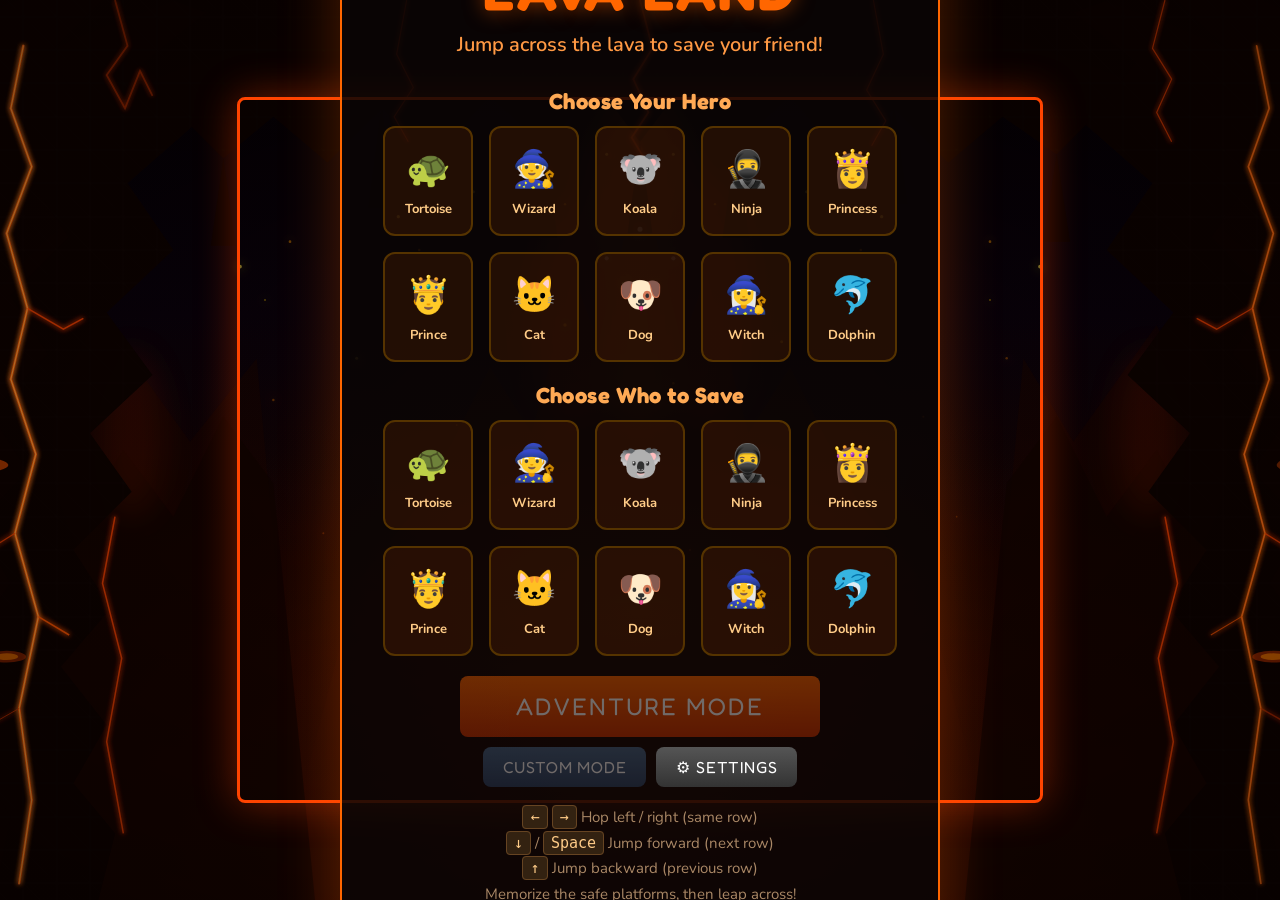
==== index.html @ a5d95756 "Add smooth zoom-in transition from memorize to playing phase Replace the jarring instant cut with a " ====
<!DOCTYPE html>
<html lang="en">
<head>
  <meta charset="UTF-8">
  <meta name="viewport" content="width=device-width, initial-scale=1.0, maximum-scale=3.0, user-scalable=yes">
  <meta name="theme-color" content="#1a0a0a">
  <meta name="apple-mobile-web-app-capable" content="yes">
  <meta name="apple-mobile-web-app-status-bar-style" content="black-translucent">
  <title>Lava Land - Save Your Friend!</title>
  <link rel="manifest" href="manifest.json">
  <link rel="apple-touch-icon" href="images/icon-192.png">
  <link rel="preconnect" href="https://fonts.googleapis.com">
  <link rel="preconnect" href="https://fonts.gstatic.com" crossorigin>
  <link href="https://fonts.googleapis.com/css2?family=Fredoka+One&family=Nunito:wght@400;600;700;800&display=swap" rel="stylesheet">
  <link rel="stylesheet" href="css/theme.css?v=1.9.0">
  <link rel="stylesheet" href="css/style.css?v=1.9.0">
</head>
<body>
  <div class="game-area">
    <canvas id="gameCanvas" role="img" aria-label="Lava Land game board"></canvas>
    <div id="game-hud" style="display:none;">
      <div id="hud-left"></div>
      <div id="hud-center">
        <div id="hud-game-title"></div>
        <div id="hud-game-author"></div>
      </div>
      <div id="hud-stats">
        <div id="hud-text"></div>
        <div id="streak-flash" style="display:none;"></div>
      </div>
    </div>
    <div id="hud-actions">
      <button id="forfeit-btn" class="btn btn-forfeit" style="display:none;" title="Give up and retry" aria-label="Give up and retry">&#128293;</button>
      <button id="pause-btn" class="btn btn-pause" style="display:none;" title="Pause (P)" aria-label="Pause game">&#9646;&#9646;</button>
    </div>
  </div>
  <div id="ui-overlay">
    <div id="menu-screen" class="menu-screen">
      <h1 id="menu-title" data-i18n="menu.title">LAVA LAND</h1>
      <h2 data-i18n="menu.subtitle">Jump across the lava to save your friend!</h2>
      <h3 data-i18n="menu.choose_hero">Choose Your Hero</h3>
      <div class="character-grid" id="hero-grid"></div>
      <h3 data-i18n="menu.choose_rescue">Choose Who to Save</h3>
      <div class="character-grid" id="rescue-grid"></div>

      <button class="btn btn-adventure" id="start-btn" disabled data-i18n="menu.adventure">ADVENTURE MODE</button>
      <div class="menu-secondary">
        <button class="btn btn-custom" id="custom-btn" disabled data-i18n="menu.custom">CUSTOM MODE</button>
        <button class="btn btn-settings" id="settings-btn" data-i18n="menu.settings">&#9881; SETTINGS</button>
      </div>
      <div class="instructions" id="instructions-keyboard">
        <kbd>&larr;</kbd> <kbd>&rarr;</kbd> Hop left / right (same row)<br>
        <kbd>&darr;</kbd> / <kbd>Space</kbd> Jump forward (next row)<br>
        <kbd>&uarr;</kbd> Jump backward (previous row)<br>
        Memorize the safe platforms, then leap across!
      </div>
      <div class="instructions" id="instructions-touch" style="display:none;">
        Tap on a platform to move there<br>
        Swipe &larr; &rarr; to hop sideways<br>
        Swipe &darr; to jump forward &middot; Swipe &uarr; to go back<br>
        Memorize the safe platforms, then jump!
      </div>
      <div class="menu-credit" id="menu-credit"></div>
    </div>

    <div id="settings-screen" class="menu-screen" style="display:none;">
      <h1 data-i18n="settings.title">&#9881; SETTINGS</h1>

      <h3 data-i18n="settings.language">Language</h3>
      <div class="option-row" id="lang-row">
        <div class="opt-card selected" data-lang="en">
          <div class="opt-label" data-i18n="lang.en">English</div>
        </div>
        <div class="opt-card" data-lang="no">
          <div class="opt-label" data-i18n="lang.no">Norsk</div>
        </div>
      </div>

      <h3 data-i18n="settings.soundtrack">Soundtrack</h3>
      <div class="option-row" id="soundtrack-row">
        <div class="opt-card selected" data-soundtrack="classic">
          <div class="opt-label" data-i18n="soundtrack.classic">Classic</div>
          <div class="opt-desc" data-i18n="soundtrack.classic.desc">80s synth-funk</div>
        </div>
        <div class="opt-card" data-soundtrack="retro">
          <div class="opt-label" data-i18n="soundtrack.retro">Retro</div>
          <div class="opt-desc" data-i18n="soundtrack.retro.desc">Chiptune 8-bit</div>
        </div>
        <div class="opt-card" data-soundtrack="chill">
          <div class="opt-label" data-i18n="soundtrack.chill">Chill</div>
          <div class="opt-desc" data-i18n="soundtrack.chill.desc">Ambient lo-fi</div>
        </div>
      </div>

      <h3 data-i18n="settings.theme">Theme</h3>
      <div class="option-row" id="theme-row">
        <div class="opt-card selected" data-theme="volcano">
          <div class="opt-label" data-i18n="theme.volcano">Volcano</div>
          <div class="opt-desc" data-i18n="theme.volcano.desc">Fire &amp; lava</div>
        </div>
        <div class="opt-card" data-theme="ocean">
          <div class="opt-label" data-i18n="theme.ocean">Ocean</div>
          <div class="opt-desc" data-i18n="theme.ocean.desc">Deep sea</div>
        </div>
        <div class="opt-card" data-theme="forest">
          <div class="opt-label" data-i18n="theme.forest">Forest</div>
          <div class="opt-desc" data-i18n="theme.forest.desc">Enchanted woods</div>
        </div>
      </div>

      <button class="btn" id="settings-back-btn" data-i18n="settings.done">DONE</button>
    </div>

    <div id="custom-setup-screen" class="menu-screen" style="display:none;">
      <h1 data-i18n="custom.title">CUSTOM MODE</h1>

      <h3 data-i18n="settings.difficulty">Difficulty</h3>
      <div class="option-row" id="diff-row">
        <div class="opt-card selected" data-diff="easy">
          <div class="opt-label" data-i18n="diff.easy">Easy</div>
          <div class="opt-desc" data-i18n="diff.easy.desc">Few fake blocks</div>
        </div>
        <div class="opt-card" data-diff="medium">
          <div class="opt-label" data-i18n="diff.medium">Medium</div>
          <div class="opt-desc" data-i18n="diff.medium.desc">Many fake blocks</div>
        </div>
        <div class="opt-card" data-diff="hard">
          <div class="opt-label" data-i18n="diff.hard">Hard</div>
          <div class="opt-desc" data-i18n="diff.hard.desc">Most blocks are fake</div>
        </div>
      </div>

      <h3 data-i18n="settings.grid_size">Grid Size</h3>
      <div class="option-row" id="size-row">
        <div class="opt-card" data-size="small">
          <div class="opt-label" data-i18n="size.small">Small</div>
          <div class="opt-desc" data-i18n="size.small.desc">5 cols &times; 8 rows</div>
        </div>
        <div class="opt-card selected" data-size="medium">
          <div class="opt-label" data-i18n="size.medium">Medium</div>
          <div class="opt-desc" data-i18n="size.medium.desc">6 cols &times; 12 rows</div>
        </div>
        <div class="opt-card" data-size="large">
          <div class="opt-label" data-i18n="size.large">Large</div>
          <div class="opt-desc" data-i18n="size.large.desc">7 cols &times; 16 rows</div>
        </div>
      </div>

      <h3 data-i18n="settings.memorize_time">Memorize Time</h3>
      <div class="option-row" id="memtime-row">
        <div class="opt-card" data-memtime="short">
          <div class="opt-label" data-i18n="mem.short">Short</div>
          <div class="opt-desc" data-i18n="mem.short.desc">5 seconds</div>
        </div>
        <div class="opt-card selected" data-memtime="medium">
          <div class="opt-label" data-i18n="mem.medium">Medium</div>
          <div class="opt-desc" data-i18n="mem.medium.desc">10 seconds</div>
        </div>
        <div class="opt-card" data-memtime="long">
          <div class="opt-label" data-i18n="mem.long">Long</div>
          <div class="opt-desc" data-i18n="mem.long.desc">20 seconds</div>
        </div>
      </div>

      <button class="btn" id="custom-start-btn" data-i18n="custom.start">START GAME</button>
      <button class="btn btn-secondary" id="custom-back-btn" data-i18n="custom.back">BACK</button>
    </div>

    <div id="lose-screen" class="menu-screen" style="display:none;">
      <h1 data-i18n="lose.title">OH NO!</h1>
      <div id="lose-level-info" class="level-info"></div>
      <div class="lose-emoji" id="lose-emoji"></div>
      <h2 id="lose-msg"></h2>
      <button class="btn" id="try-again-btn" data-i18n="lose.try_again">TRY AGAIN</button>
      <button class="btn btn-secondary" id="lose-menu-btn" data-i18n="lose.back_to_menu">BACK TO MENU</button>
    </div>

    <div id="win-screen" class="menu-screen" style="display:none;">
      <h1 data-i18n="win.title">YOU DID IT!</h1>
      <div id="win-level-info" class="level-info"></div>
      <div class="win-emojis" id="win-emojis"></div>
      <h2 id="win-msg"></h2>
      <div id="win-score-section" class="score-section"></div>
      <div class="win-buttons">
        <button class="btn" id="next-level-btn" style="display:none;" data-i18n="win.next_level">NEXT LEVEL</button>
        <button class="btn btn-secondary" id="play-again-btn" data-i18n="win.back_to_menu">BACK TO MENU</button>
      </div>
    </div>
  </div>

  <div id="pause-screen" style="display:none;">
    <div id="pause-inner">
      <h1 data-i18n="pause.title">PAUSED</h1>
      <button class="btn" id="resume-btn" data-i18n="pause.resume">RESUME</button>
      <button class="btn btn-secondary" id="pause-menu-btn" data-i18n="pause.quit">QUIT TO MENU</button>
    </div>
  </div>

  <div id="transition-overlay"></div>


  <script src="js/config.js?v=1.9.0"></script>
  <script src="js/i18n.js?v=1.9.0"></script>
  <script src="js/state.js?v=1.9.0"></script>
  <script src="js/timers.js?v=1.9.0"></script>
  <script src="js/audio.js?v=1.9.0"></script>
  <script src="js/soundtracks.js?v=1.9.0"></script>
  <script src="js/pathgen.js?v=1.9.0"></script>
  <script src="js/platforms.js?v=1.9.0"></script>
  <script src="js/player.js?v=1.9.0"></script>
  <script src="js/drawing.js?v=1.9.0"></script>
  <script src="js/hud.js?v=1.9.0"></script>
  <script src="js/effects.js?v=1.9.0"></script>
  <script src="js/scenes.js?v=1.9.0"></script>
  <script src="js/scoring.js?v=1.9.0"></script>
  <script src="js/logic.js?v=1.9.0"></script>
  <script src="js/input.js?v=1.9.0"></script>
  <script src="js/loop.js?v=1.9.0"></script>
  <script src="js/menu.js?v=1.9.0"></script>
  <script src="js/init.js?v=1.9.0"></script>
  <script>
    if ('serviceWorker' in navigator) {
      navigator.serviceWorker.register('sw.js').catch(function() {});
    }
  </script>
</body>
</html>
---- css/theme.css ----
/* ─── LAVA LAND THEME ─────────────────────────────────────────────
   All colors, fonts, and key dimensions in one place.
   Override these variables to reskin the game.
   ─────────────────────────────────────────────────────────────── */

:root {
  /* ── Fonts ──────────────────────────────────────────────────── */
  --font-main: 'Nunito', 'Segoe UI', Tahoma, Geneva, Verdana, sans-serif;
  --font-heading: 'Fredoka One', 'Segoe UI', Tahoma, Geneva, Verdana, sans-serif;
  --font-mono: monospace;

  /* ── Background / surface ───────────────────────────────────── */
  --bg-dark: #1a0a0a;
  --surface: rgba(10, 5, 5, 0.85);
  --surface-hud: rgba(10, 5, 5, 0.85);

  /* ── Brand / primary (fire orange) ──────────────────────────── */
  --primary: #ff6600;
  --primary-light: #ff8800;
  --primary-dark: #cc3300;
  --primary-glow: rgba(255, 100, 0, 0.5);

  /* ── Accent / gold tones ────────────────────────────────────── */
  --accent-gold: #ffcc44;
  --accent-warm: #ffaa55;
  --accent-light: #ffcc88;
  --accent-cream: #ffddaa;

  /* ── Text hierarchy ─────────────────────────────────────────── */
  --text-bright: #fff;
  --text-primary: #ffcc88;
  --text-secondary: #cc8855;
  --text-muted: #aa8866;
  --text-dim: #886644;
  --text-faint: #665544;

  /* ── Borders / subtle lines ─────────────────────────────────── */
  --border-warm: #553300;
  --border-glow: rgba(255, 100, 0, 0.28);
  --border-accent: #ffaa00;

  /* ── Selections / highlights ────────────────────────────────── */
  --select-bg: rgba(255, 150, 0, 0.3);
  --select-border: #ffaa00;
  --select-glow: rgba(255, 150, 0, 0.4);
  --hover-bg: rgba(255, 100, 0, 0.2);
  --hover-border: #ff8800;
  --card-bg: rgba(255, 100, 0, 0.1);

  /* ── Buttons ────────────────────────────────────────────────── */
  --btn-primary-top: #ff6600;
  --btn-primary-bottom: #cc3300;
  --btn-hover-top: #ff8800;
  --btn-hover-bottom: #dd4400;
  --btn-secondary-top: #555;
  --btn-secondary-bottom: #333;
  --btn-custom-top: #446688;
  --btn-custom-bottom: #2a4466;

  /* ── Win screen ─────────────────────────────────────────────── */
  --win-title: #ffdd00;
  --win-glow: rgba(255, 220, 0, 0.8);

  /* ── Lose screen ────────────────────────────────────────────── */
  --lose-title: #ff4444;
  --lose-glow: rgba(255, 50, 0, 0.8);
  --lose-text: #ff8866;

  /* ── Score ───────────────────────────────────────────────────── */
  --score-bonus: #ffcc44;
  --score-row-text: #ccaa88;

  /* ── HUD ────────────────────────────────────────────────────── */
  --hud-bg-top: rgba(10, 5, 5, 0.92);
  --hud-bg-bottom: rgba(10, 5, 5, 0.8);
  --hud-level-glow: rgba(255, 150, 50, 0.3);
  --timer-warn: #ffcc00;

  /* ── Keyboard hints ─────────────────────────────────────────── */
  --kbd-bg: #332211;
  --kbd-border: #664422;

  /* ── Canvas ─────────────────────────────────────────────────── */
  --canvas-border: #ff4400;
  --canvas-glow: rgba(255, 68, 0, 0.4);
}

/* ── OCEAN THEME ──────────────────────────────────────────────── */
body.theme-ocean {
  --bg-dark: #0a0a1a;
  --surface: rgba(5, 5, 15, 0.85);
  --surface-hud: rgba(5, 5, 15, 0.85);
  --primary: #0088cc;
  --primary-light: #00aaff;
  --primary-dark: #005599;
  --primary-glow: rgba(0, 100, 255, 0.5);
  --accent-gold: #44ccff;
  --accent-warm: #55aacc;
  --accent-light: #88ccee;
  --accent-cream: #aaddee;
  --text-primary: #88ccee;
  --text-secondary: #5599aa;
  --text-muted: #668899;
  --text-dim: #446677;
  --text-faint: #334455;
  --border-warm: #003355;
  --border-glow: rgba(0, 100, 255, 0.28);
  --border-accent: #00aaff;
  --select-bg: rgba(0, 150, 255, 0.3);
  --select-border: #00aaff;
  --select-glow: rgba(0, 150, 255, 0.4);
  --hover-bg: rgba(0, 100, 255, 0.2);
  --hover-border: #00aaff;
  --card-bg: rgba(0, 100, 255, 0.1);
  --btn-primary-top: #0088cc;
  --btn-primary-bottom: #005599;
  --btn-hover-top: #00aaff;
  --btn-hover-bottom: #0077bb;
  --btn-secondary-top: #334455;
  --btn-secondary-bottom: #222233;
  --btn-custom-top: #446688;
  --btn-custom-bottom: #2a4466;
  --win-title: #00ddff;
  --win-glow: rgba(0, 220, 255, 0.8);
  --lose-title: #4488ff;
  --lose-glow: rgba(0, 80, 255, 0.8);
  --lose-text: #6699ff;
  --score-bonus: #44ccff;
  --score-row-text: #88aabb;
  --hud-bg-top: rgba(5, 5, 15, 0.92);
  --hud-bg-bottom: rgba(5, 5, 15, 0.8);
  --hud-level-glow: rgba(50, 150, 255, 0.3);
  --timer-warn: #00ccff;
  --kbd-bg: #112233;
  --kbd-border: #224466;
  --canvas-border: #0066cc;
  --canvas-glow: rgba(0, 100, 255, 0.4);
  background-image: url('../images/background-ocean.svg');
}
body.theme-ocean .opt-card.selected .opt-desc { color: #88bbdd; }

/* ── FOREST THEME ─────────────────────────────────────────────── */
body.theme-forest {
  --bg-dark: #0a1a0a;
  --surface: rgba(5, 12, 5, 0.85);
  --surface-hud: rgba(5, 12, 5, 0.85);
  --primary: #44aa00;
  --primary-light: #66cc00;
  --primary-dark: #228800;
  --primary-glow: rgba(60, 160, 0, 0.5);
  --accent-gold: #ccdd44;
  --accent-warm: #aacc55;
  --accent-light: #bbdd88;
  --accent-cream: #ddeebb;
  --text-primary: #bbdd88;
  --text-secondary: #88aa55;
  --text-muted: #778844;
  --text-dim: #556633;
  --text-faint: #445522;
  --border-warm: #335500;
  --border-glow: rgba(60, 160, 0, 0.28);
  --border-accent: #66cc00;
  --select-bg: rgba(80, 200, 0, 0.3);
  --select-border: #66cc00;
  --select-glow: rgba(80, 200, 0, 0.4);
  --hover-bg: rgba(60, 160, 0, 0.2);
  --hover-border: #66cc00;
  --card-bg: rgba(60, 160, 0, 0.1);
  --btn-primary-top: #44aa00;
  --btn-primary-bottom: #228800;
  --btn-hover-top: #66cc00;
  --btn-hover-bottom: #33aa00;
  --btn-secondary-top: #445533;
  --btn-secondary-bottom: #223311;
  --btn-custom-top: #668844;
  --btn-custom-bottom: #446622;
  --win-title: #88ff00;
  --win-glow: rgba(130, 255, 0, 0.8);
  --lose-title: #cc6622;
  --lose-glow: rgba(200, 100, 0, 0.8);
  --lose-text: #cc8844;
  --score-bonus: #ccdd44;
  --score-row-text: #aabb88;
  --hud-bg-top: rgba(5, 12, 5, 0.92);
  --hud-bg-bottom: rgba(5, 12, 5, 0.8);
  --hud-level-glow: rgba(80, 200, 50, 0.3);
  --timer-warn: #ccdd00;
  --kbd-bg: #223311;
  --kbd-border: #446622;
  --canvas-border: #44aa00;
  --canvas-glow: rgba(60, 160, 0, 0.4);
  background-image: url('../images/background-forest.svg');
}
body.theme-forest .opt-card.selected .opt-desc { color: #99bb77; }
---- css/style.css ----
* { margin: 0; padding: 0; box-sizing: border-box; }

/* ─── Game area wrapper — canvas + HUD together ──────────── */

.game-area {
  position: relative;
  display: flex;
  flex-direction: column;
}

/* ─── Touch improvements ─────────────────────────────────── */

.btn, .char-card, .opt-card {
  -webkit-tap-highlight-color: transparent;
  touch-action: manipulation;
}

body {
  background: var(--bg-dark) url('../images/background.svg') center center / cover no-repeat;
  font-family: var(--font-main);
  overflow: hidden;
  height: 100vh;
  height: 100dvh;
  display: flex;
  justify-content: center;
  align-items: center;
  touch-action: none;
  -webkit-user-select: none;
  user-select: none;
}

canvas {
  display: block;
  border: 3px solid var(--canvas-border);
  border-radius: 8px;
  box-shadow: 0 0 40px var(--canvas-glow);
  max-width: 100vw;
  max-height: calc(100vh - 52px);
  max-height: calc(100dvh - 52px);
  touch-action: none;
}

/* ─── Scene transition overlay (GPU-accelerated) ─────────── */
#transition-overlay {
  position: fixed;
  top: 0; left: 0; right: 0; bottom: 0;
  background: #000;
  opacity: 0;
  pointer-events: none;
  z-index: 100;
  transition: opacity 0.3s ease-in-out;
  will-change: opacity;
}

#transition-overlay.fade-out {
  opacity: 1;
}

/* ─── Pause overlay ──────────────────────────────────────── */

#pause-screen {
  position: absolute;
  top: 0; left: 0; right: 0; bottom: 0;
  background: rgba(0, 0, 0, 0.65);
  z-index: 90;
  display: flex;
  justify-content: center;
  align-items: center;
}

#pause-inner {
  background: var(--surface);
  border: 2px solid var(--primary);
  border-radius: 16px;
  padding: 32px 48px;
  display: flex;
  flex-direction: column;
  gap: 14px;
  align-items: center;
  text-align: center;
}

#pause-inner h1 {
  color: var(--primary);
  font-size: 2.6rem;
  font-family: var(--font-heading);
  letter-spacing: 0.06em;
  margin-bottom: 8px;
}

/* ─── UI overlay ─────────────────────────────────────────── */

#ui-overlay {
  position: absolute;
  top: 0; left: 0; right: 0; bottom: 0;
  display: flex;
  justify-content: center;
  align-items: center;
  pointer-events: none;
  overflow-y: auto;
  -webkit-overflow-scrolling: touch;
  padding: 10px;
}

#ui-overlay > div { pointer-events: auto; }

/* ─── Menu screens (shared) ──────────────────────────────── */

.menu-screen {
  background: var(--surface);
  border: 2px solid var(--primary);
  border-radius: 16px;
  padding: 40px;
  text-align: center;
  color: var(--text-bright);
  max-width: 600px;
  width: 100%;
  box-shadow: 0 0 60px rgba(255, 100, 0, 0.3);
}

.menu-screen h1 {
  font-size: 56px;
  font-family: var(--font-heading);
  color: var(--primary);
  text-shadow: 0 0 20px var(--primary-glow);
  margin-bottom: 8px;
  letter-spacing: 0.04em;
}

.menu-screen h2 {
  font-size: 20px;
  color: #ff9944;
  margin-bottom: 30px;
  font-weight: 600;
}

.menu-screen h3 {
  font-size: 22px;
  font-family: var(--font-heading);
  color: var(--accent-warm);
  margin: 20px 0 12px;
  letter-spacing: 0.02em;
}

/* ─── Character grid ─────────────────────────────────────── */

.character-grid {
  display: flex;
  gap: 16px;
  justify-content: center;
  flex-wrap: wrap;
  margin-bottom: 20px;
}

.char-card {
  width: 90px;
  height: 110px;
  background: var(--card-bg);
  border: 2px solid var(--border-warm);
  border-radius: 12px;
  cursor: pointer;
  display: flex;
  flex-direction: column;
  align-items: center;
  justify-content: center;
  transition: all 0.2s;
}

.char-card:hover {
  border-color: var(--hover-border);
  background: var(--hover-bg);
  transform: scale(1.05);
}

.char-card.selected {
  border-color: var(--select-border);
  background: var(--select-bg);
  box-shadow: 0 0 15px var(--select-glow);
}

.char-card.disabled {
  opacity: 0.35;
  cursor: not-allowed;
  pointer-events: none;
}

.char-card .emoji { font-size: 36px; margin-bottom: 6px; }
.char-card .name { font-size: 13px; color: var(--text-primary); font-weight: 700; }

/* ─── Buttons ────────────────────────────────────────────── */

.btn {
  background: linear-gradient(180deg, var(--btn-primary-top), var(--btn-primary-bottom));
  color: white;
  border: none;
  padding: 14px 40px;
  font-size: 20px;
  font-family: var(--font-heading);
  border-radius: 8px;
  cursor: pointer;
  margin-top: 20px;
  font-weight: 400;
  letter-spacing: 0.05em;
  transition: all 0.2s;
}

.btn:hover {
  background: linear-gradient(180deg, var(--btn-hover-top), var(--btn-hover-bottom));
  transform: scale(1.05);
}

.btn:disabled { opacity: 0.4; cursor: not-allowed; transform: none; }

.btn:active:not(:disabled) {
  transform: scale(0.97);
  filter: brightness(0.85);
}

.char-card:active {
  transform: scale(0.95);
}

.opt-card:active {
  transform: scale(0.95);
}

.btn-adventure {
  display: block;
  width: 100%;
  max-width: 360px;
  margin: 20px auto 0;
  padding: 16px 40px;
  font-size: 24px;
  letter-spacing: 0.08em;
}

.menu-secondary {
  display: flex;
  gap: 10px;
  justify-content: center;
  margin-top: 10px;
  flex-wrap: wrap;
}

.menu-secondary .btn {
  margin-top: 0;
  padding: 10px 20px;
  font-size: 16px;
}

.btn-settings {
  background: linear-gradient(180deg, var(--btn-secondary-top), var(--btn-secondary-bottom));
}

.btn-settings:hover {
  background: linear-gradient(180deg, #666, #444);
}

.btn-secondary {
  background: linear-gradient(180deg, var(--btn-secondary-top), var(--btn-secondary-bottom));
  font-size: 15px;
  padding: 10px 28px;
}

.btn-secondary:hover {
  background: linear-gradient(180deg, #666, #444);
}

.btn-custom {
  background: linear-gradient(180deg, var(--btn-custom-top), var(--btn-custom-bottom));
}

.btn-custom:hover {
  background: linear-gradient(180deg, #5577aa, #335577);
}

.btn-custom:disabled { opacity: 0.4; cursor: not-allowed; transform: none; }

/* ─── Menu extras ────────────────────────────────────────── */

.menu-credit {
  color: var(--text-faint);
  font-size: 13px;
  margin-top: 20px;
  letter-spacing: 0.5px;
}

#settings-screen h1 {
  font-size: 40px;
  font-family: var(--font-heading);
}

.instructions {
  color: var(--text-muted);
  font-size: 15px;
  margin-top: 18px;
  line-height: 1.7;
}

.instructions kbd {
  background: var(--kbd-bg);
  border: 1px solid var(--kbd-border);
  padding: 2px 7px;
  border-radius: 4px;
  font-family: var(--font-mono);
  color: var(--text-primary);
}

/* ─── Game HUD (top bar) ─────────────────────────────────── */

#game-hud {
  width: 100%;
  height: 80px;
  background: linear-gradient(180deg, var(--hud-bg-top), var(--hud-bg-bottom));
  border-bottom: 1px solid var(--border-glow);
  pointer-events: none;
  z-index: 5;
  position: relative;
  flex-shrink: 0;
  order: -1;
}

/* Left: pinned to left edge */
#hud-left {
  position: absolute;
  left: 12px;
  top: 0; height: 80px;
  display: flex;
  flex-direction: column;
  justify-content: center;
  align-items: flex-start;
}

#hud-left .hud-level-line {
  font-size: 24px;
  font-weight: 800;
  color: var(--accent-warm);
  text-shadow: 0 0 8px var(--hud-level-glow);
  white-space: nowrap;
  letter-spacing: 0.5px;
}

#hud-left .hud-total-score {
  font-size: 20px;
  font-weight: 700;
  color: var(--accent-gold);
  margin-top: 1px;
}

/* Center: pinned to horizontal center */
#hud-center {
  position: absolute;
  left: 50%;
  transform: translateX(-50%);
  top: 0; height: 80px;
  display: flex;
  flex-direction: column;
  justify-content: center;
  align-items: center;
}

#hud-game-title {
  font-size: 38px;
  font-family: var(--font-heading);
  font-weight: 400;
  color: var(--primary);
  text-shadow: 0 0 16px var(--primary-glow);
  letter-spacing: 0.08em;
  line-height: 1.1;
  white-space: nowrap;
  text-align: center;
}

#hud-game-author {
  font-size: 19px;
  color: var(--accent-cream);
  opacity: 0.7;
  margin-top: 1px;
  letter-spacing: 0.5px;
  text-align: center;
}

/* Floating action buttons (forfeit + pause) — bottom-right of game area */
#hud-actions {
  position: absolute;
  bottom: 12px;
  right: 12px;
  display: flex;
  flex-direction: column;
  gap: 8px;
  pointer-events: auto;
  z-index: 10;
}

.btn-forfeit, .btn-pause {
  width: 44px;
  height: 44px;
  border-radius: 50%;
  background: rgba(80, 20, 0, 0.8);
  border: 1px solid rgba(255, 100, 30, 0.4);
  color: #ff8855;
  font-size: 16px;
  padding: 0;
  cursor: pointer;
  display: flex;
  align-items: center;
  justify-content: center;
  min-width: unset;
  letter-spacing: 0;
  opacity: 0.7;
  transition: opacity 0.15s;
  margin-top: 0;
  line-height: 1;
}

.btn-forfeit:hover, .btn-pause:hover {
  opacity: 1;
  background: rgba(130, 40, 0, 0.9);
  transform: none;
}

/* Shift stats left to make room for action buttons */
/* Right: pinned to right edge */
#hud-stats {
  position: absolute;
  right: 8px;
  top: 0; height: 80px;
  display: flex;
  flex-direction: column;
  justify-content: center;
  align-items: flex-end;
}

#hud-stats .stat-row {
  display: flex;
  gap: 14px;
  justify-content: flex-end;
  align-items: center;
  text-align: right;
}

#hud-stats .stat-item {
  display: inline-flex;
  align-items: baseline;
  color: var(--accent-light);
  font-size: 30px;
  font-weight: 800;
  line-height: 1.2;
}

#hud-stats .stat-label {
  color: var(--text-dim);
  font-size: 19px;
  font-weight: 700;
  text-transform: uppercase;
  letter-spacing: 0.5px;
  line-height: 1;
  margin-left: 3px;
}

#hud-stats .timer-warn {
  color: var(--timer-warn);
  font-size: 36px;
  font-weight: bold;
  line-height: 1;
  text-align: right;
  animation: pulse 0.5s infinite alternate;
}

#hud-stats .timer-hint {
  color: var(--text-muted);
  font-size: 20px;
  line-height: 1.2;
  text-align: right;
}

@keyframes pulse {
  from { opacity: 1; }
  to { opacity: 0.5; }
}

/* ─── Lose screen ────────────────────────────────────────── */

#lose-screen h1 {
  font-size: 56px;
  font-family: var(--font-heading);
  color: var(--lose-title);
  text-shadow: 0 0 30px var(--lose-glow);
}

.lose-emoji {
  font-size: 48px;
  margin: 10px 0;
}

#lose-screen h2 {
  color: var(--lose-text);
}

/* ─── Win screen ─────────────────────────────────────────── */

.win-buttons {
  display: flex;
  flex-direction: column;
  align-items: center;
  gap: 6px;
}

.win-buttons .btn { margin-top: 10px; }
.win-buttons .btn-secondary { margin-top: 4px; }

.level-info {
  color: var(--accent-warm);
  font-size: 16px;
  font-weight: bold;
  margin-bottom: 6px;
  letter-spacing: 1px;
}

.score-section {
  background: var(--card-bg);
  border: 1px solid rgba(255, 100, 0, 0.25);
  border-radius: 10px;
  padding: 14px 20px;
  margin: 16px auto;
  max-width: 320px;
  text-align: left;
}

.score-stars {
  text-align: center;
  font-size: 36px;
  margin-bottom: 8px;
  letter-spacing: 4px;
}

.score-row {
  display: flex;
  justify-content: space-between;
  padding: 3px 0;
  color: var(--score-row-text);
  font-size: 15px;
}

.score-row.bonus {
  color: var(--score-bonus);
}

.score-total {
  display: flex;
  justify-content: space-between;
  padding: 8px 0 4px;
  margin-top: 6px;
  border-top: 1px solid rgba(255, 100, 0, 0.3);
  color: var(--text-bright);
  font-size: 20px;
  font-weight: 800;
}

.score-cumulative {
  text-align: center;
  color: var(--text-muted);
  font-size: 14px;
  margin-top: 6px;
}

#win-screen h1 {
  font-size: 56px;
  font-family: var(--font-heading);
  color: var(--win-title);
  text-shadow: 0 0 30px var(--win-glow);
}

.win-emojis {
  font-size: 40px;
  margin: 10px 0;
  animation: bounce 0.6s infinite alternate;
}

@keyframes bounce {
  from { transform: translateY(0); }
  to { transform: translateY(-10px); }
}

/* ─── Star pop-in animation (win screen) ─────────────────────── */
.star-pop {
  display: inline-block;
  animation: starPop 0.4s ease-out both;
}

@keyframes starPop {
  0% { transform: scale(0); opacity: 0; }
  60% { transform: scale(1.3); opacity: 1; }
  100% { transform: scale(1); opacity: 1; }
}

/* ─── Level progress dots ─────────────────────────────────────── */
.hud-progress-dots {
  font-size: 11px;
  letter-spacing: 1px;
  color: var(--text-dim);
  margin-top: 0;
}

.hud-progress-dots .dot-done {
  color: var(--accent-gold);
}

/* ─── Settings option cards ──────────────────────────────── */

.option-row {
  display: flex;
  gap: 12px;
  justify-content: center;
  margin-bottom: 16px;
  flex-wrap: wrap;
}

.opt-card {
  padding: 10px 20px;
  background: var(--card-bg);
  border: 2px solid var(--border-warm);
  border-radius: 10px;
  cursor: pointer;
  color: var(--text-primary);
  font-size: 14px;
  transition: all 0.2s;
  min-width: 100px;
}

.opt-card:hover {
  border-color: var(--hover-border);
  background: var(--hover-bg);
  transform: scale(1.05);
}

.opt-card.selected {
  border-color: var(--select-border);
  background: var(--select-bg);
  box-shadow: 0 0 12px var(--select-glow);
  color: var(--text-bright);
}

.opt-card .opt-label {
  font-weight: 800;
  font-size: 16px;
  margin-bottom: 2px;
}

.opt-card .opt-desc {
  font-size: 13px;
  color: var(--text-muted);
}

.opt-card.selected .opt-desc { color: #ddbb99; }

/* ─── HUD memorize mode — timer spans full width, centered ─── */
.hud-memorize-mode #hud-left { display: none; }
.hud-memorize-mode #hud-stats {
  right: 0;
  left: 0;
  width: 100%;
  align-items: center;
}

/* ─── Mobile responsive ──────────────────────────────────── */

@media (max-width: 600px) {
  /* Game area fills the entire viewport on mobile */
  .game-area {
    width: 100vw;
    height: 100vh;
    height: 100dvh;
  }

  #ui-overlay {
    align-items: flex-start;
  }

  /* Canvas: fill available space while preserving aspect ratio */
  canvas {
    width: 100%;
    flex: 1;
    min-height: 0;
    max-height: none;
    border: none;
    border-radius: 0;
    box-shadow: none;
    object-fit: contain;
  }

  .menu-screen {
    padding: 20px 14px;
    border-radius: 12px;
    max-height: 100%;
    overflow-y: auto;
  }

  .menu-screen h1 { font-size: 42px; margin-bottom: 4px; }
  .menu-screen h2 { font-size: 18px; margin-bottom: 12px; }
  .menu-screen h3 { font-size: 18px; margin: 10px 0 6px; }

  .character-grid { gap: 8px; margin-bottom: 10px; }
  .char-card {
    width: 56px;
    height: 68px;
    border-radius: 8px;
  }
  .char-card .emoji { font-size: 24px; margin-bottom: 2px; }
  .char-card .name { font-size: 11px; }

  .option-row { gap: 8px; }
  .opt-card {
    padding: 10px 14px;
    min-width: 92px;
    border-radius: 8px;
  }
  .opt-card .opt-label { font-size: 16px; }
  .opt-card .opt-desc { font-size: 12px; }

  .btn {
    padding: 14px 30px;
    font-size: 20px;
  }

  .btn-adventure { font-size: 22px; padding: 16px 30px; }

  .menu-secondary .btn { font-size: 15px; padding: 10px 22px; }

  .instructions { font-size: 15px; margin-top: 12px; }
  #settings-screen h1 { font-size: 34px; }

  #pause-inner { padding: 28px 32px; }
  #pause-inner h1 { font-size: 1.8rem; }

  /* HUD: hide center title — prevents overlap with stats on narrow screens */
  #hud-center { display: none; }

  #game-hud { height: 70px; }
  #hud-left { height: 70px; left: 8px; }
  #hud-stats { height: 70px; right: 8px; }
  .hud-progress-dots { display: none; }
  #hud-left .hud-level-line {
    font-size: 19px;
    line-height: 1.2;
    max-width: 42vw;
    overflow: hidden;
    text-overflow: ellipsis;
  }
  #hud-left .hud-total-score { font-size: 16px; line-height: 1.2; }
  #hud-stats .stat-item { font-size: 22px; }
  #hud-stats .stat-label { font-size: 15px; }
  #hud-stats .stat-row { gap: 8px; }
  #hud-stats .timer-warn { font-size: 30px; }
  #hud-stats .timer-hint { font-size: 17px; }

  #win-screen h1 { font-size: 46px; }
  .win-emojis { font-size: 36px; }

  /* Lose screen: match win screen sizes */
  #lose-screen h1 { font-size: 46px; }
  #lose-screen h2 { font-size: 18px; }
  .lose-emoji { font-size: 40px; margin: 8px 0; }

  .level-info { font-size: 16px; }
  .score-section { padding: 12px 16px; max-width: 300px; }
  .score-stars { font-size: 32px; }
  .score-row { font-size: 15px; }
  .score-total { font-size: 18px; }
  .score-cumulative { font-size: 14px; }
}

@media (max-height: 500px) {
  .menu-screen { padding: 12px 10px; }
  .menu-screen h1 { font-size: 28px; }
  .menu-screen h2 { font-size: 14px; margin-bottom: 8px; }
  .menu-screen h3 { font-size: 16px; margin: 8px 0 6px; }
  .character-grid { gap: 6px; margin-bottom: 6px; }
  .char-card { width: 50px; height: 60px; }
  .char-card .emoji { font-size: 22px; }
  .char-card .name { font-size: 9px; }

  .opt-card .opt-label { font-size: 14px; }
  .opt-card .opt-desc { font-size: 11px; }
  .btn { font-size: 16px; }
  .instructions { font-size: 12px; }

  /* Compact HUD for landscape phones — canvas is height-constrained */
  .hud-progress-dots { display: none; }
  #hud-center { display: none; }
  #game-hud { height: 54px; }
  #hud-left, #hud-stats { height: 54px; }
  canvas { margin-top: 0; }
  #hud-left .hud-level-line { font-size: 19px; }
  #hud-left .hud-total-score { font-size: 16px; }
  #hud-stats .stat-item { font-size: 24px; }
  #hud-stats .stat-label { font-size: 15px; }
  #hud-stats .stat-row { gap: 8px; }
  #hud-stats .timer-warn { font-size: 30px; }
  #hud-stats .timer-hint { font-size: 17px; }
}
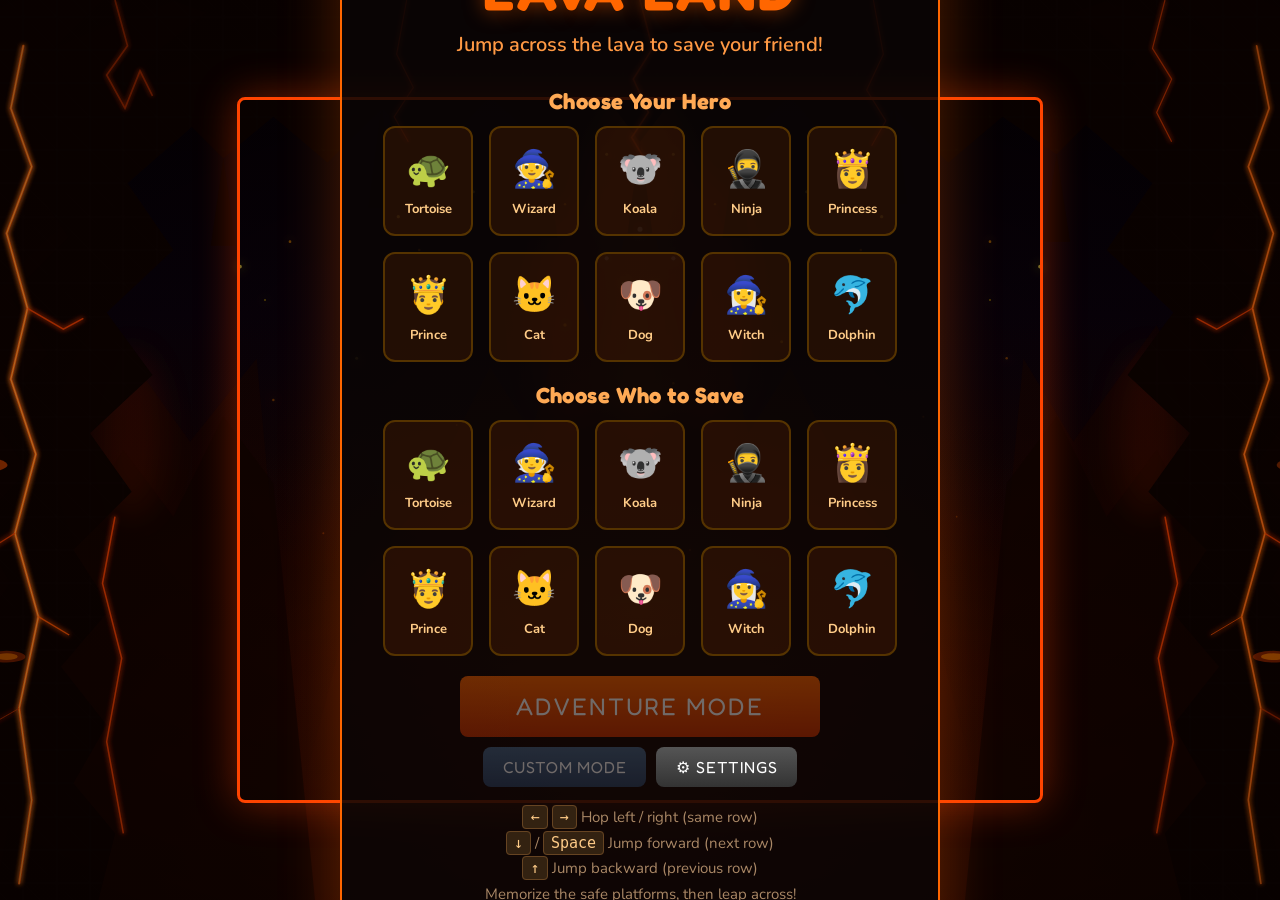
==== commit 5cbd0b96: "Add level 20 win screen with 5 new legendary-tier levels Extend adventure mode from 15 to 20 hand-tu" ====
--- a/index.html
+++ b/index.html
@@ -12,8 +12,8 @@
   <link rel="preconnect" href="https://fonts.googleapis.com">
   <link rel="preconnect" href="https://fonts.gstatic.com" crossorigin>
   <link href="https://fonts.googleapis.com/css2?family=Fredoka+One&family=Nunito:wght@400;600;700;800&display=swap" rel="stylesheet">
-  <link rel="stylesheet" href="css/theme.css?v=1.9.0">
-  <link rel="stylesheet" href="css/style.css?v=1.9.0">
+  <link rel="stylesheet" href="css/theme.css?v=1.10.0">
+  <link rel="stylesheet" href="css/style.css?v=1.10.0">
 </head>
 <body>
   <div class="game-area">
@@ -180,6 +180,7 @@
       <div id="win-level-info" class="level-info"></div>
       <div class="win-emojis" id="win-emojis"></div>
       <h2 id="win-msg"></h2>
+      <p id="ultimate-win-msg" class="ultimate-win-msg" style="display:none;"></p>
       <div id="win-score-section" class="score-section"></div>
       <div class="win-buttons">
         <button class="btn" id="next-level-btn" style="display:none;" data-i18n="win.next_level">NEXT LEVEL</button>
@@ -199,25 +200,25 @@
   <div id="transition-overlay"></div>
 
 
-  <script src="js/config.js?v=1.9.0"></script>
-  <script src="js/i18n.js?v=1.9.0"></script>
-  <script src="js/state.js?v=1.9.0"></script>
-  <script src="js/timers.js?v=1.9.0"></script>
-  <script src="js/audio.js?v=1.9.0"></script>
-  <script src="js/soundtracks.js?v=1.9.0"></script>
-  <script src="js/pathgen.js?v=1.9.0"></script>
-  <script src="js/platforms.js?v=1.9.0"></script>
-  <script src="js/player.js?v=1.9.0"></script>
-  <script src="js/drawing.js?v=1.9.0"></script>
-  <script src="js/hud.js?v=1.9.0"></script>
-  <script src="js/effects.js?v=1.9.0"></script>
-  <script src="js/scenes.js?v=1.9.0"></script>
-  <script src="js/scoring.js?v=1.9.0"></script>
-  <script src="js/logic.js?v=1.9.0"></script>
-  <script src="js/input.js?v=1.9.0"></script>
-  <script src="js/loop.js?v=1.9.0"></script>
-  <script src="js/menu.js?v=1.9.0"></script>
-  <script src="js/init.js?v=1.9.0"></script>
+  <script src="js/config.js?v=1.10.0"></script>
+  <script src="js/i18n.js?v=1.10.0"></script>
+  <script src="js/state.js?v=1.10.0"></script>
+  <script src="js/timers.js?v=1.10.0"></script>
+  <script src="js/audio.js?v=1.10.0"></script>
+  <script src="js/soundtracks.js?v=1.10.0"></script>
+  <script src="js/pathgen.js?v=1.10.0"></script>
+  <script src="js/platforms.js?v=1.10.0"></script>
+  <script src="js/player.js?v=1.10.0"></script>
+  <script src="js/drawing.js?v=1.10.0"></script>
+  <script src="js/hud.js?v=1.10.0"></script>
+  <script src="js/effects.js?v=1.10.0"></script>
+  <script src="js/scenes.js?v=1.10.0"></script>
+  <script src="js/scoring.js?v=1.10.0"></script>
+  <script src="js/logic.js?v=1.10.0"></script>
+  <script src="js/input.js?v=1.10.0"></script>
+  <script src="js/loop.js?v=1.10.0"></script>
+  <script src="js/menu.js?v=1.10.0"></script>
+  <script src="js/init.js?v=1.10.0"></script>
   <script>
     if ('serviceWorker' in navigator) {
       navigator.serviceWorker.register('sw.js').catch(function() {});
--- a/css/style.css
+++ b/css/style.css
@@ -569,6 +569,27 @@
   font-family: var(--font-heading);
   color: var(--win-title);
   text-shadow: 0 0 30px var(--win-glow);
+}
+
+#win-screen h1.ultimate {
+  font-size: 64px;
+  color: #ffd700;
+  text-shadow: 0 0 40px #ffa500, 0 0 80px #ff4500, 0 0 120px #ffd700;
+  animation: ultimatePulse 1.5s ease-in-out infinite;
+}
+
+@keyframes ultimatePulse {
+  0%, 100% { text-shadow: 0 0 40px #ffa500, 0 0 80px #ff4500, 0 0 120px #ffd700; transform: scale(1); }
+  50% { text-shadow: 0 0 60px #ffa500, 0 0 100px #ff4500, 0 0 160px #ffd700; transform: scale(1.05); }
+}
+
+.ultimate-win-msg {
+  font-size: 18px;
+  color: #ffcc44;
+  text-shadow: 0 0 12px rgba(255, 170, 0, 0.6);
+  margin: 8px 0 4px;
+  font-weight: bold;
+  letter-spacing: 0.5px;
 }
 
 .win-emojis {
@@ -755,6 +776,8 @@
   #hud-stats .timer-hint { font-size: 17px; }
 
   #win-screen h1 { font-size: 46px; }
+  #win-screen h1.ultimate { font-size: 52px; }
+  .ultimate-win-msg { font-size: 15px; }
   .win-emojis { font-size: 36px; }
 
   /* Lose screen: match win screen sizes */
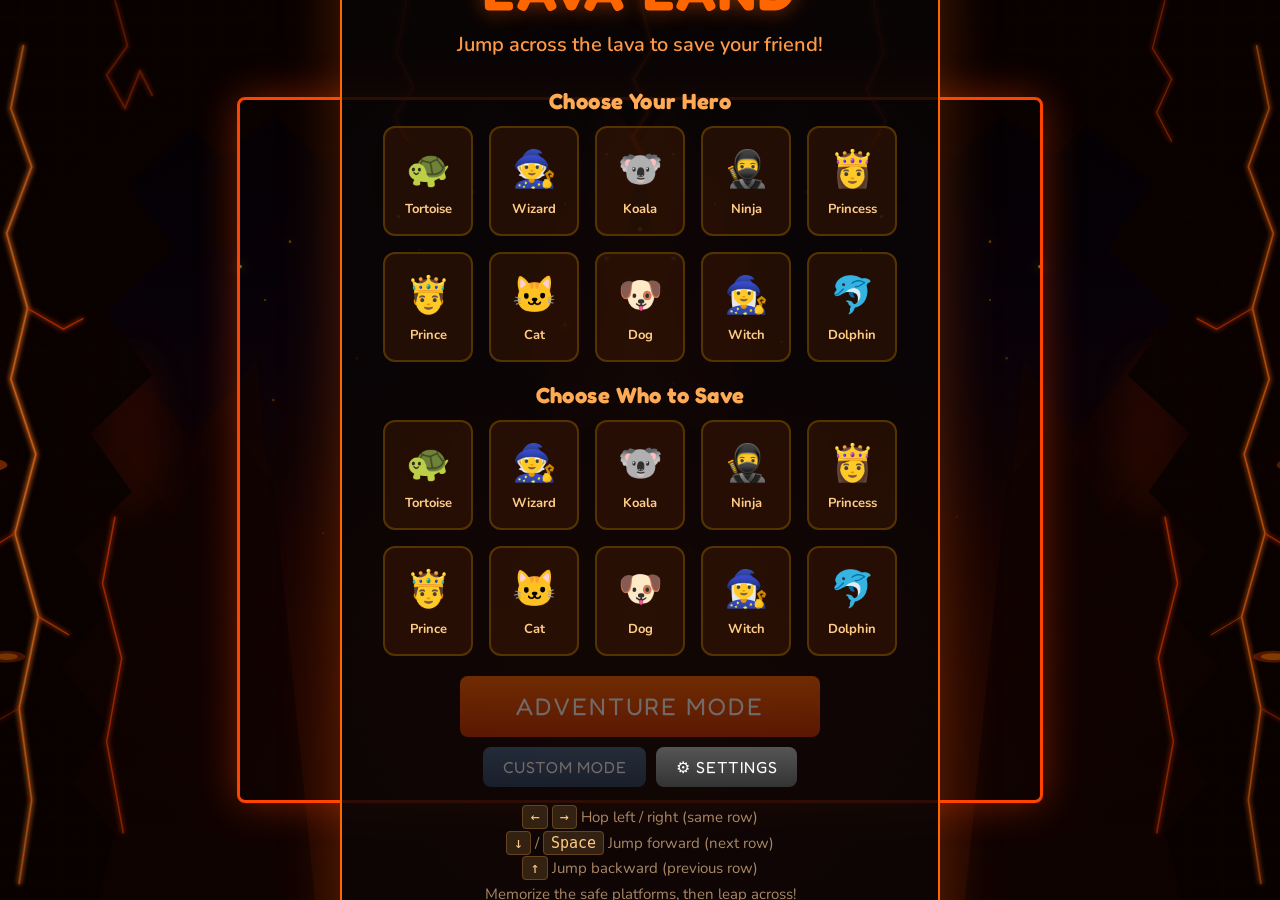
==== commit 0b6fdea4: "Rebalance scoring: boost streak/early-start/coins, reduce difficulty bonus, add fakes-remaining time" ====
--- a/index.html
+++ b/index.html
@@ -12,8 +12,8 @@
   <link rel="preconnect" href="https://fonts.googleapis.com">
   <link rel="preconnect" href="https://fonts.gstatic.com" crossorigin>
   <link href="https://fonts.googleapis.com/css2?family=Fredoka+One&family=Nunito:wght@400;600;700;800&display=swap" rel="stylesheet">
-  <link rel="stylesheet" href="css/theme.css?v=1.10.0">
-  <link rel="stylesheet" href="css/style.css?v=1.10.0">
+  <link rel="stylesheet" href="css/theme.css?v=1.11.0">
+  <link rel="stylesheet" href="css/style.css?v=1.11.0">
 </head>
 <body>
   <div class="game-area">
@@ -200,25 +200,25 @@
   <div id="transition-overlay"></div>
 
 
-  <script src="js/config.js?v=1.10.0"></script>
-  <script src="js/i18n.js?v=1.10.0"></script>
-  <script src="js/state.js?v=1.10.0"></script>
-  <script src="js/timers.js?v=1.10.0"></script>
-  <script src="js/audio.js?v=1.10.0"></script>
-  <script src="js/soundtracks.js?v=1.10.0"></script>
-  <script src="js/pathgen.js?v=1.10.0"></script>
-  <script src="js/platforms.js?v=1.10.0"></script>
-  <script src="js/player.js?v=1.10.0"></script>
-  <script src="js/drawing.js?v=1.10.0"></script>
-  <script src="js/hud.js?v=1.10.0"></script>
-  <script src="js/effects.js?v=1.10.0"></script>
-  <script src="js/scenes.js?v=1.10.0"></script>
-  <script src="js/scoring.js?v=1.10.0"></script>
-  <script src="js/logic.js?v=1.10.0"></script>
-  <script src="js/input.js?v=1.10.0"></script>
-  <script src="js/loop.js?v=1.10.0"></script>
-  <script src="js/menu.js?v=1.10.0"></script>
-  <script src="js/init.js?v=1.10.0"></script>
+  <script src="js/config.js?v=1.11.0"></script>
+  <script src="js/i18n.js?v=1.11.0"></script>
+  <script src="js/state.js?v=1.11.0"></script>
+  <script src="js/timers.js?v=1.11.0"></script>
+  <script src="js/audio.js?v=1.11.0"></script>
+  <script src="js/soundtracks.js?v=1.11.0"></script>
+  <script src="js/pathgen.js?v=1.11.0"></script>
+  <script src="js/platforms.js?v=1.11.0"></script>
+  <script src="js/player.js?v=1.11.0"></script>
+  <script src="js/drawing.js?v=1.11.0"></script>
+  <script src="js/hud.js?v=1.11.0"></script>
+  <script src="js/effects.js?v=1.11.0"></script>
+  <script src="js/scenes.js?v=1.11.0"></script>
+  <script src="js/scoring.js?v=1.11.0"></script>
+  <script src="js/logic.js?v=1.11.0"></script>
+  <script src="js/input.js?v=1.11.0"></script>
+  <script src="js/loop.js?v=1.11.0"></script>
+  <script src="js/menu.js?v=1.11.0"></script>
+  <script src="js/init.js?v=1.11.0"></script>
   <script>
     if ('serviceWorker' in navigator) {
       navigator.serviceWorker.register('sw.js').catch(function() {});
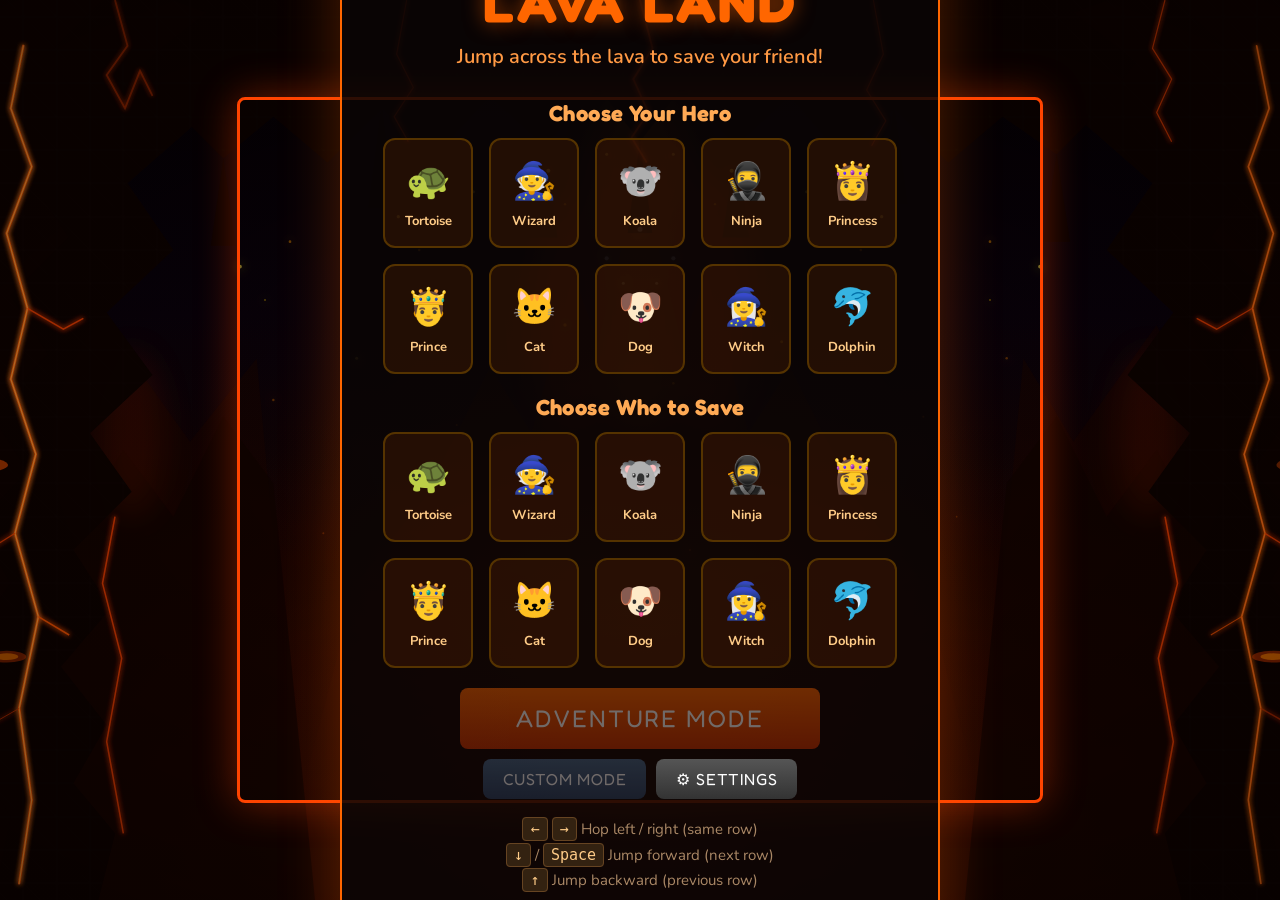
==== commit b10bc86a: "Add app store readiness: manifest, icons, meta tags, safe areas, privacy policy Enhance PWA for Goog" ====
--- a/index.html
+++ b/index.html
@@ -2,18 +2,28 @@
 <html lang="en">
 <head>
   <meta charset="UTF-8">
-  <meta name="viewport" content="width=device-width, initial-scale=1.0, maximum-scale=3.0, user-scalable=yes">
+  <meta name="viewport" content="width=device-width, initial-scale=1.0, maximum-scale=3.0, user-scalable=yes, viewport-fit=cover">
+  <meta name="description" content="A memory-platformer game. Memorize safe platforms, then jump across lava to rescue your friend!">
   <meta name="theme-color" content="#1a0a0a">
   <meta name="apple-mobile-web-app-capable" content="yes">
   <meta name="apple-mobile-web-app-status-bar-style" content="black-translucent">
+  <meta name="mobile-web-app-capable" content="yes">
+  <meta name="application-name" content="Lava Land">
+  <meta name="msapplication-TileColor" content="#1a0a0a">
+  <meta property="og:title" content="Lava Land - Save Your Friend!">
+  <meta property="og:description" content="A memory-platformer game. Memorize safe platforms, then jump across lava to rescue your friend!">
+  <meta property="og:type" content="website">
+  <meta property="og:image" content="images/icon-512.png">
   <title>Lava Land - Save Your Friend!</title>
   <link rel="manifest" href="manifest.json">
-  <link rel="apple-touch-icon" href="images/icon-192.png">
+  <link rel="icon" type="image/png" sizes="192x192" href="images/icon-192.png">
+  <link rel="icon" type="image/png" sizes="512x512" href="images/icon-512.png">
+  <link rel="apple-touch-icon" sizes="180x180" href="images/icon-180.png">
   <link rel="preconnect" href="https://fonts.googleapis.com">
   <link rel="preconnect" href="https://fonts.gstatic.com" crossorigin>
   <link href="https://fonts.googleapis.com/css2?family=Fredoka+One&family=Nunito:wght@400;600;700;800&display=swap" rel="stylesheet">
-  <link rel="stylesheet" href="css/theme.css?v=1.11.0">
-  <link rel="stylesheet" href="css/style.css?v=1.11.0">
+  <link rel="stylesheet" href="css/theme.css?v=1.12.0">
+  <link rel="stylesheet" href="css/style.css?v=1.12.0">
 </head>
 <body>
   <div class="game-area">
@@ -48,6 +58,7 @@
         <button class="btn btn-custom" id="custom-btn" disabled data-i18n="menu.custom">CUSTOM MODE</button>
         <button class="btn btn-settings" id="settings-btn" data-i18n="menu.settings">&#9881; SETTINGS</button>
       </div>
+      <button class="btn btn-secondary" id="install-btn">INSTALL APP</button>
       <div class="instructions" id="instructions-keyboard">
         <kbd>&larr;</kbd> <kbd>&rarr;</kbd> Hop left / right (same row)<br>
         <kbd>&darr;</kbd> / <kbd>Space</kbd> Jump forward (next row)<br>
@@ -200,25 +211,25 @@
   <div id="transition-overlay"></div>
 
 
-  <script src="js/config.js?v=1.11.0"></script>
-  <script src="js/i18n.js?v=1.11.0"></script>
-  <script src="js/state.js?v=1.11.0"></script>
-  <script src="js/timers.js?v=1.11.0"></script>
-  <script src="js/audio.js?v=1.11.0"></script>
-  <script src="js/soundtracks.js?v=1.11.0"></script>
-  <script src="js/pathgen.js?v=1.11.0"></script>
-  <script src="js/platforms.js?v=1.11.0"></script>
-  <script src="js/player.js?v=1.11.0"></script>
-  <script src="js/drawing.js?v=1.11.0"></script>
-  <script src="js/hud.js?v=1.11.0"></script>
-  <script src="js/effects.js?v=1.11.0"></script>
-  <script src="js/scenes.js?v=1.11.0"></script>
-  <script src="js/scoring.js?v=1.11.0"></script>
-  <script src="js/logic.js?v=1.11.0"></script>
-  <script src="js/input.js?v=1.11.0"></script>
-  <script src="js/loop.js?v=1.11.0"></script>
-  <script src="js/menu.js?v=1.11.0"></script>
-  <script src="js/init.js?v=1.11.0"></script>
+  <script src="js/config.js?v=1.12.0"></script>
+  <script src="js/i18n.js?v=1.12.0"></script>
+  <script src="js/state.js?v=1.12.0"></script>
+  <script src="js/timers.js?v=1.12.0"></script>
+  <script src="js/audio.js?v=1.12.0"></script>
+  <script src="js/soundtracks.js?v=1.12.0"></script>
+  <script src="js/pathgen.js?v=1.12.0"></script>
+  <script src="js/platforms.js?v=1.12.0"></script>
+  <script src="js/player.js?v=1.12.0"></script>
+  <script src="js/drawing.js?v=1.12.0"></script>
+  <script src="js/hud.js?v=1.12.0"></script>
+  <script src="js/effects.js?v=1.12.0"></script>
+  <script src="js/scenes.js?v=1.12.0"></script>
+  <script src="js/scoring.js?v=1.12.0"></script>
+  <script src="js/logic.js?v=1.12.0"></script>
+  <script src="js/input.js?v=1.12.0"></script>
+  <script src="js/loop.js?v=1.12.0"></script>
+  <script src="js/menu.js?v=1.12.0"></script>
+  <script src="js/init.js?v=1.12.0"></script>
   <script>
     if ('serviceWorker' in navigator) {
       navigator.serviceWorker.register('sw.js').catch(function() {});
--- a/css/style.css
+++ b/css/style.css
@@ -822,3 +822,46 @@
   #hud-stats .timer-warn { font-size: 30px; }
   #hud-stats .timer-hint { font-size: 17px; }
 }
+
+/* ─── Safe area insets (notched devices) ────────────────────── */
+
+@supports (padding-top: env(safe-area-inset-top)) {
+  body {
+    padding-top: env(safe-area-inset-top);
+    padding-bottom: env(safe-area-inset-bottom);
+    padding-left: env(safe-area-inset-left);
+    padding-right: env(safe-area-inset-right);
+  }
+
+  #hud-actions {
+    bottom: calc(12px + env(safe-area-inset-bottom));
+    right: calc(12px + env(safe-area-inset-right));
+  }
+
+  .menu-screen {
+    padding-bottom: calc(16px + env(safe-area-inset-bottom));
+  }
+}
+
+/* ─── Standalone display mode (installed PWA) ───────────────── */
+
+@media (display-mode: standalone) {
+  body {
+    /* Remove any browser-chrome-aware offsets when running standalone */
+    height: 100vh;
+    height: 100dvh;
+  }
+}
+
+/* ─── Install button on menu ─────────────────────────────────── */
+
+#install-btn {
+  display: none;
+  margin-top: 8px;
+  font-size: 14px;
+  opacity: 0.85;
+}
+
+#install-btn:hover {
+  opacity: 1;
+}
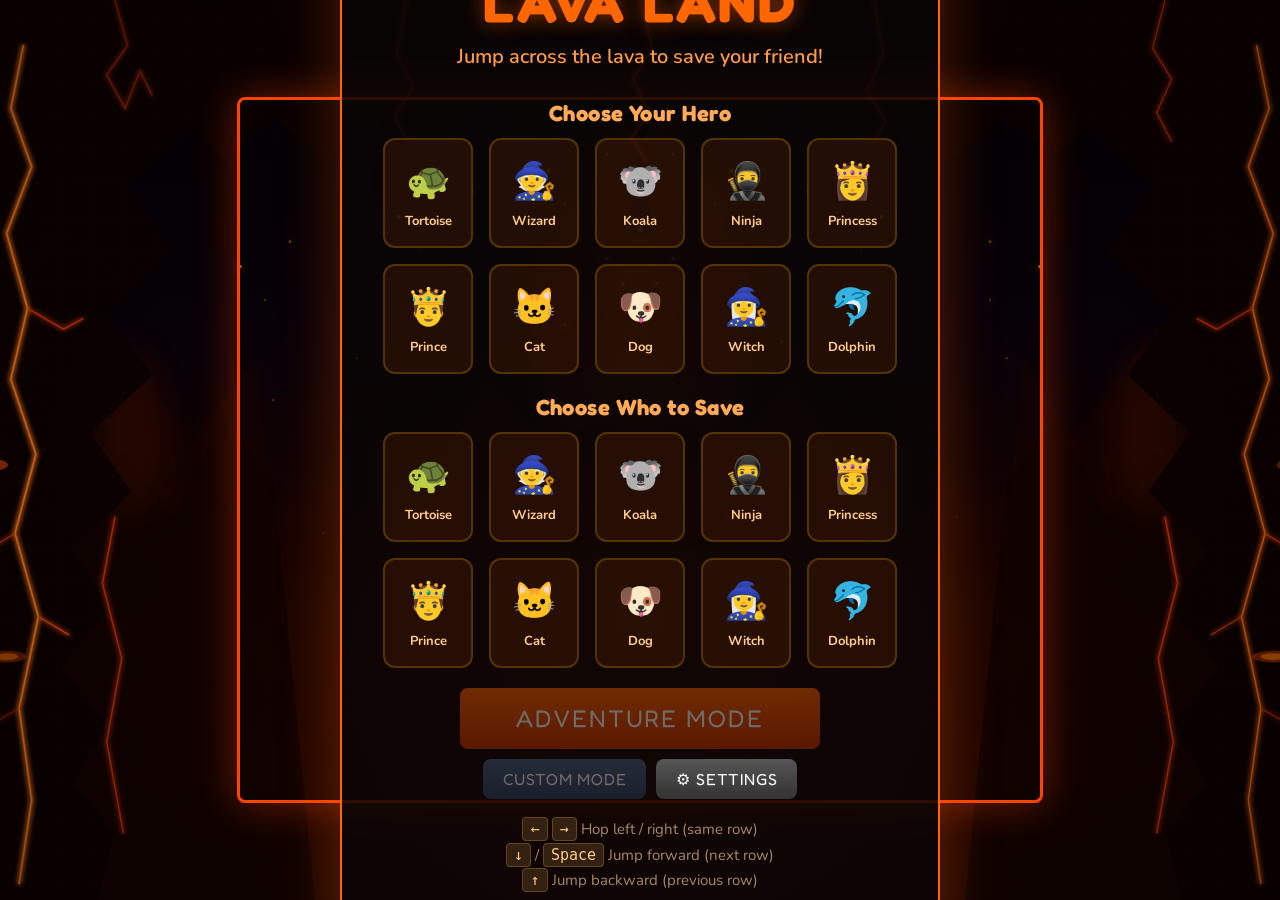
==== commit f4318585: "Add adaptive performance detection with 3-tier quality system Detect sustained low FPS at runtime an" ====
--- a/index.html
+++ b/index.html
@@ -2,23 +2,13 @@
 <html lang="en">
 <head>
   <meta charset="UTF-8">
-  <meta name="viewport" content="width=device-width, initial-scale=1.0, maximum-scale=3.0, user-scalable=yes, viewport-fit=cover">
-  <meta name="description" content="A memory-platformer game. Memorize safe platforms, then jump across lava to rescue your friend!">
+  <meta name="viewport" content="width=device-width, initial-scale=1.0, maximum-scale=3.0, user-scalable=yes">
   <meta name="theme-color" content="#1a0a0a">
   <meta name="apple-mobile-web-app-capable" content="yes">
   <meta name="apple-mobile-web-app-status-bar-style" content="black-translucent">
-  <meta name="mobile-web-app-capable" content="yes">
-  <meta name="application-name" content="Lava Land">
-  <meta name="msapplication-TileColor" content="#1a0a0a">
-  <meta property="og:title" content="Lava Land - Save Your Friend!">
-  <meta property="og:description" content="A memory-platformer game. Memorize safe platforms, then jump across lava to rescue your friend!">
-  <meta property="og:type" content="website">
-  <meta property="og:image" content="images/icon-512.png">
   <title>Lava Land - Save Your Friend!</title>
   <link rel="manifest" href="manifest.json">
-  <link rel="icon" type="image/png" sizes="192x192" href="images/icon-192.png">
-  <link rel="icon" type="image/png" sizes="512x512" href="images/icon-512.png">
-  <link rel="apple-touch-icon" sizes="180x180" href="images/icon-180.png">
+  <link rel="apple-touch-icon" href="images/icon-192.png">
   <link rel="preconnect" href="https://fonts.googleapis.com">
   <link rel="preconnect" href="https://fonts.gstatic.com" crossorigin>
   <link href="https://fonts.googleapis.com/css2?family=Fredoka+One&family=Nunito:wght@400;600;700;800&display=swap" rel="stylesheet">
@@ -58,7 +48,6 @@
         <button class="btn btn-custom" id="custom-btn" disabled data-i18n="menu.custom">CUSTOM MODE</button>
         <button class="btn btn-settings" id="settings-btn" data-i18n="menu.settings">&#9881; SETTINGS</button>
       </div>
-      <button class="btn btn-secondary" id="install-btn">INSTALL APP</button>
       <div class="instructions" id="instructions-keyboard">
         <kbd>&larr;</kbd> <kbd>&rarr;</kbd> Hop left / right (same row)<br>
         <kbd>&darr;</kbd> / <kbd>Space</kbd> Jump forward (next row)<br>
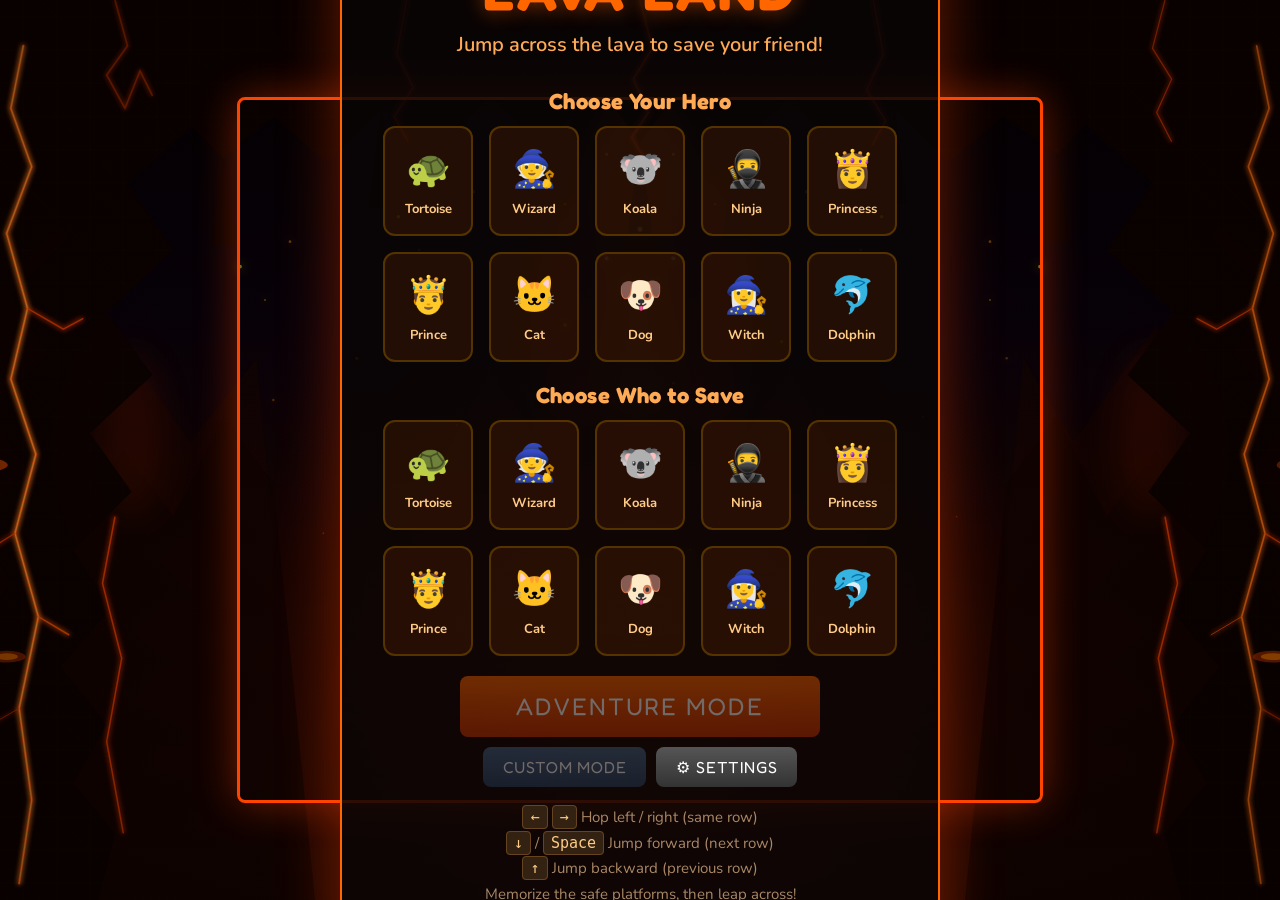
==== commit 362cc358: "Fix theme inconsistency: replace hardcoded colors with theme variables CSS: Replace 13 hardcoded col" ====
--- a/index.html
+++ b/index.html
@@ -12,8 +12,8 @@
   <link rel="preconnect" href="https://fonts.googleapis.com">
   <link rel="preconnect" href="https://fonts.gstatic.com" crossorigin>
   <link href="https://fonts.googleapis.com/css2?family=Fredoka+One&family=Nunito:wght@400;600;700;800&display=swap" rel="stylesheet">
-  <link rel="stylesheet" href="css/theme.css?v=1.12.0">
-  <link rel="stylesheet" href="css/style.css?v=1.12.0">
+  <link rel="stylesheet" href="css/theme.css?v=1.12.1">
+  <link rel="stylesheet" href="css/style.css?v=1.12.1">
 </head>
 <body>
   <div class="game-area">
@@ -200,25 +200,25 @@
   <div id="transition-overlay"></div>
 
 
-  <script src="js/config.js?v=1.12.0"></script>
-  <script src="js/i18n.js?v=1.12.0"></script>
-  <script src="js/state.js?v=1.12.0"></script>
-  <script src="js/timers.js?v=1.12.0"></script>
-  <script src="js/audio.js?v=1.12.0"></script>
-  <script src="js/soundtracks.js?v=1.12.0"></script>
-  <script src="js/pathgen.js?v=1.12.0"></script>
-  <script src="js/platforms.js?v=1.12.0"></script>
-  <script src="js/player.js?v=1.12.0"></script>
-  <script src="js/drawing.js?v=1.12.0"></script>
-  <script src="js/hud.js?v=1.12.0"></script>
-  <script src="js/effects.js?v=1.12.0"></script>
-  <script src="js/scenes.js?v=1.12.0"></script>
-  <script src="js/scoring.js?v=1.12.0"></script>
-  <script src="js/logic.js?v=1.12.0"></script>
-  <script src="js/input.js?v=1.12.0"></script>
-  <script src="js/loop.js?v=1.12.0"></script>
-  <script src="js/menu.js?v=1.12.0"></script>
-  <script src="js/init.js?v=1.12.0"></script>
+  <script src="js/config.js?v=1.12.1"></script>
+  <script src="js/i18n.js?v=1.12.1"></script>
+  <script src="js/state.js?v=1.12.1"></script>
+  <script src="js/timers.js?v=1.12.1"></script>
+  <script src="js/audio.js?v=1.12.1"></script>
+  <script src="js/soundtracks.js?v=1.12.1"></script>
+  <script src="js/pathgen.js?v=1.12.1"></script>
+  <script src="js/platforms.js?v=1.12.1"></script>
+  <script src="js/player.js?v=1.12.1"></script>
+  <script src="js/drawing.js?v=1.12.1"></script>
+  <script src="js/hud.js?v=1.12.1"></script>
+  <script src="js/effects.js?v=1.12.1"></script>
+  <script src="js/scenes.js?v=1.12.1"></script>
+  <script src="js/scoring.js?v=1.12.1"></script>
+  <script src="js/logic.js?v=1.12.1"></script>
+  <script src="js/input.js?v=1.12.1"></script>
+  <script src="js/loop.js?v=1.12.1"></script>
+  <script src="js/menu.js?v=1.12.1"></script>
+  <script src="js/init.js?v=1.12.1"></script>
   <script>
     if ('serviceWorker' in navigator) {
       navigator.serviceWorker.register('sw.js').catch(function() {});
--- a/css/theme.css
+++ b/css/theme.css
@@ -79,6 +79,18 @@
   /* ── Keyboard hints ─────────────────────────────────────────── */
   --kbd-bg: #332211;
   --kbd-border: #664422;
+
+  /* ── Button hovers ───────────────────────────────────────────── */
+  --btn-secondary-hover-top: #666;
+  --btn-secondary-hover-bottom: #444;
+  --btn-custom-hover-top: #5577aa;
+  --btn-custom-hover-bottom: #335577;
+
+  /* ── Action buttons (forfeit / pause) ──────────────────────── */
+  --btn-action-bg: rgba(80, 20, 0, 0.8);
+  --btn-action-border: rgba(255, 100, 30, 0.4);
+  --btn-action-text: #ff8855;
+  --btn-action-hover-bg: rgba(130, 40, 0, 0.9);
 
   /* ── Canvas ─────────────────────────────────────────────────── */
   --canvas-border: #ff4400;
@@ -133,11 +145,18 @@
   --timer-warn: #00ccff;
   --kbd-bg: #112233;
   --kbd-border: #224466;
+  --btn-secondary-hover-top: #445566;
+  --btn-secondary-hover-bottom: #333344;
+  --btn-custom-hover-top: #5588aa;
+  --btn-custom-hover-bottom: #336688;
+  --btn-action-bg: rgba(0, 30, 80, 0.8);
+  --btn-action-border: rgba(0, 100, 255, 0.4);
+  --btn-action-text: #5599ff;
+  --btn-action-hover-bg: rgba(0, 50, 130, 0.9);
   --canvas-border: #0066cc;
   --canvas-glow: rgba(0, 100, 255, 0.4);
   background-image: url('../images/background-ocean.svg');
 }
-body.theme-ocean .opt-card.selected .opt-desc { color: #88bbdd; }
 
 /* ── FOREST THEME ─────────────────────────────────────────────── */
 body.theme-forest {
@@ -187,8 +206,15 @@
   --timer-warn: #ccdd00;
   --kbd-bg: #223311;
   --kbd-border: #446622;
+  --btn-secondary-hover-top: #556644;
+  --btn-secondary-hover-bottom: #334422;
+  --btn-custom-hover-top: #778855;
+  --btn-custom-hover-bottom: #557733;
+  --btn-action-bg: rgba(40, 30, 0, 0.8);
+  --btn-action-border: rgba(100, 160, 30, 0.4);
+  --btn-action-text: #88cc44;
+  --btn-action-hover-bg: rgba(60, 50, 0, 0.9);
   --canvas-border: #44aa00;
   --canvas-glow: rgba(60, 160, 0, 0.4);
   background-image: url('../images/background-forest.svg');
 }
-body.theme-forest .opt-card.selected .opt-desc { color: #99bb77; }
--- a/css/style.css
+++ b/css/style.css
@@ -115,7 +115,7 @@
   color: var(--text-bright);
   max-width: 600px;
   width: 100%;
-  box-shadow: 0 0 60px rgba(255, 100, 0, 0.3);
+  box-shadow: 0 0 60px var(--canvas-glow);
 }
 
 .menu-screen h1 {
@@ -129,7 +129,7 @@
 
 .menu-screen h2 {
   font-size: 20px;
-  color: #ff9944;
+  color: var(--accent-warm);
   margin-bottom: 30px;
   font-weight: 600;
 }
@@ -253,7 +253,7 @@
 }
 
 .btn-settings:hover {
-  background: linear-gradient(180deg, #666, #444);
+  background: linear-gradient(180deg, var(--btn-secondary-hover-top), var(--btn-secondary-hover-bottom));
 }
 
 .btn-secondary {
@@ -263,7 +263,7 @@
 }
 
 .btn-secondary:hover {
-  background: linear-gradient(180deg, #666, #444);
+  background: linear-gradient(180deg, var(--btn-secondary-hover-top), var(--btn-secondary-hover-bottom));
 }
 
 .btn-custom {
@@ -271,7 +271,7 @@
 }
 
 .btn-custom:hover {
-  background: linear-gradient(180deg, #5577aa, #335577);
+  background: linear-gradient(180deg, var(--btn-custom-hover-top), var(--btn-custom-hover-bottom));
 }
 
 .btn-custom:disabled { opacity: 0.4; cursor: not-allowed; transform: none; }
@@ -396,9 +396,9 @@
   width: 44px;
   height: 44px;
   border-radius: 50%;
-  background: rgba(80, 20, 0, 0.8);
-  border: 1px solid rgba(255, 100, 30, 0.4);
-  color: #ff8855;
+  background: var(--btn-action-bg);
+  border: 1px solid var(--btn-action-border);
+  color: var(--btn-action-text);
   font-size: 16px;
   padding: 0;
   cursor: pointer;
@@ -415,7 +415,7 @@
 
 .btn-forfeit:hover, .btn-pause:hover {
   opacity: 1;
-  background: rgba(130, 40, 0, 0.9);
+  background: var(--btn-action-hover-bg);
   transform: none;
 }
 
@@ -519,7 +519,7 @@
 
 .score-section {
   background: var(--card-bg);
-  border: 1px solid rgba(255, 100, 0, 0.25);
+  border: 1px solid var(--border-glow);
   border-radius: 10px;
   padding: 14px 20px;
   margin: 16px auto;
@@ -546,12 +546,16 @@
   color: var(--score-bonus);
 }
 
+.score-row.penalty {
+  color: var(--lose-text);
+}
+
 .score-total {
   display: flex;
   justify-content: space-between;
   padding: 8px 0 4px;
   margin-top: 6px;
-  border-top: 1px solid rgba(255, 100, 0, 0.3);
+  border-top: 1px solid var(--border-glow);
   color: var(--text-bright);
   font-size: 20px;
   font-weight: 800;
@@ -573,20 +577,20 @@
 
 #win-screen h1.ultimate {
   font-size: 64px;
-  color: #ffd700;
-  text-shadow: 0 0 40px #ffa500, 0 0 80px #ff4500, 0 0 120px #ffd700;
+  color: var(--win-title);
+  text-shadow: 0 0 40px var(--primary-light), 0 0 80px var(--primary-dark), 0 0 120px var(--win-title);
   animation: ultimatePulse 1.5s ease-in-out infinite;
 }
 
 @keyframes ultimatePulse {
-  0%, 100% { text-shadow: 0 0 40px #ffa500, 0 0 80px #ff4500, 0 0 120px #ffd700; transform: scale(1); }
-  50% { text-shadow: 0 0 60px #ffa500, 0 0 100px #ff4500, 0 0 160px #ffd700; transform: scale(1.05); }
+  0%, 100% { text-shadow: 0 0 40px var(--primary-light), 0 0 80px var(--primary-dark), 0 0 120px var(--win-title); transform: scale(1); }
+  50% { text-shadow: 0 0 60px var(--primary-light), 0 0 100px var(--primary-dark), 0 0 160px var(--win-title); transform: scale(1.05); }
 }
 
 .ultimate-win-msg {
   font-size: 18px;
-  color: #ffcc44;
-  text-shadow: 0 0 12px rgba(255, 170, 0, 0.6);
+  color: var(--accent-gold);
+  text-shadow: 0 0 12px var(--primary-glow);
   margin: 8px 0 4px;
   font-weight: bold;
   letter-spacing: 0.5px;
@@ -673,7 +677,7 @@
   color: var(--text-muted);
 }
 
-.opt-card.selected .opt-desc { color: #ddbb99; }
+.opt-card.selected .opt-desc { color: var(--text-primary); }
 
 /* ─── HUD memorize mode — timer spans full width, centered ─── */
 .hud-memorize-mode #hud-left { display: none; }
@@ -822,46 +826,3 @@
   #hud-stats .timer-warn { font-size: 30px; }
   #hud-stats .timer-hint { font-size: 17px; }
 }
-
-/* ─── Safe area insets (notched devices) ────────────────────── */
-
-@supports (padding-top: env(safe-area-inset-top)) {
-  body {
-    padding-top: env(safe-area-inset-top);
-    padding-bottom: env(safe-area-inset-bottom);
-    padding-left: env(safe-area-inset-left);
-    padding-right: env(safe-area-inset-right);
-  }
-
-  #hud-actions {
-    bottom: calc(12px + env(safe-area-inset-bottom));
-    right: calc(12px + env(safe-area-inset-right));
-  }
-
-  .menu-screen {
-    padding-bottom: calc(16px + env(safe-area-inset-bottom));
-  }
-}
-
-/* ─── Standalone display mode (installed PWA) ───────────────── */
-
-@media (display-mode: standalone) {
-  body {
-    /* Remove any browser-chrome-aware offsets when running standalone */
-    height: 100vh;
-    height: 100dvh;
-  }
-}
-
-/* ─── Install button on menu ─────────────────────────────────── */
-
-#install-btn {
-  display: none;
-  margin-top: 8px;
-  font-size: 14px;
-  opacity: 0.85;
-}
-
-#install-btn:hover {
-  opacity: 1;
-}
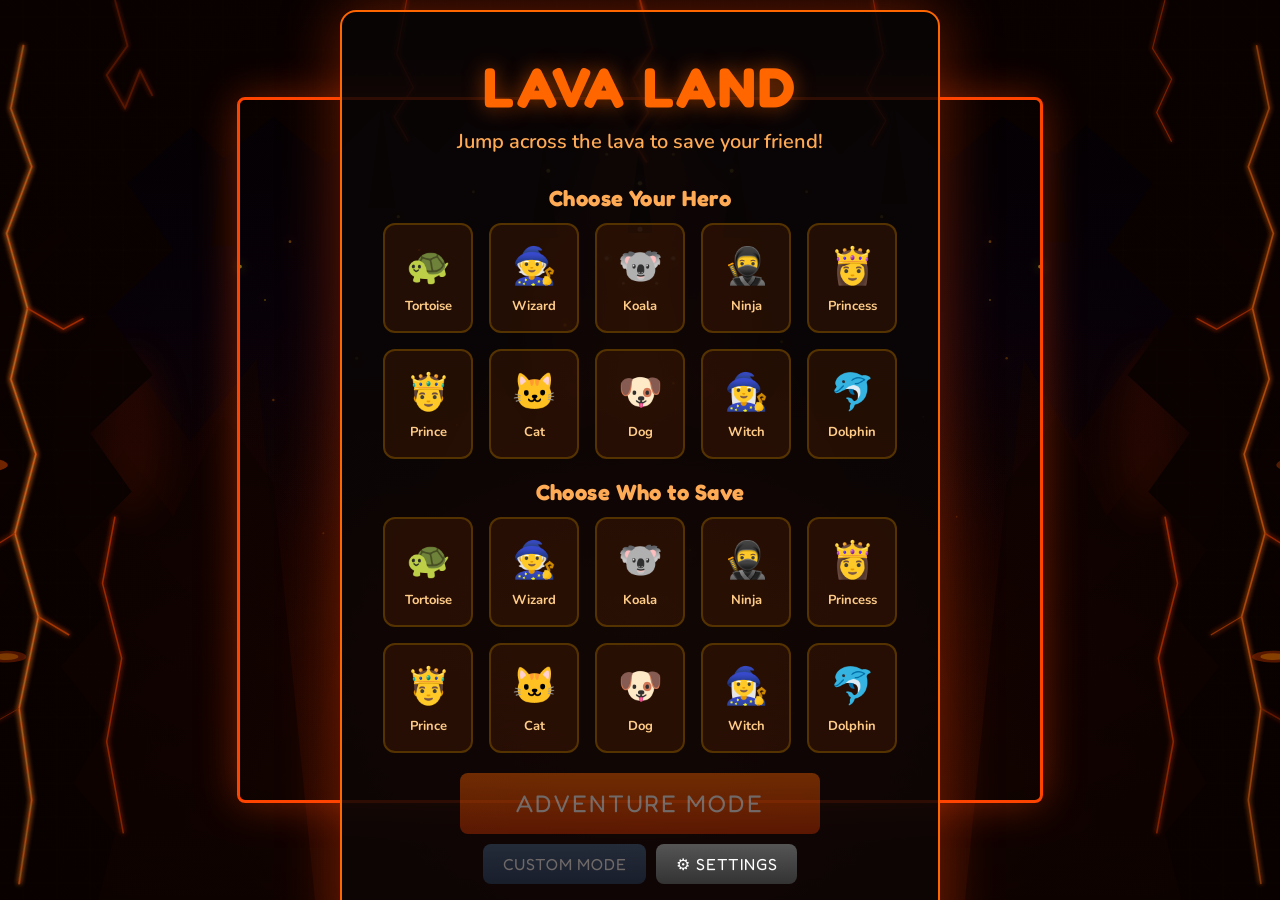
==== commit 185a1762: "Fix desktop HUD layout overlap and menu centering Convert the game HUD bar from absolute positioning" ====
--- a/index.html
+++ b/index.html
@@ -12,8 +12,8 @@
   <link rel="preconnect" href="https://fonts.googleapis.com">
   <link rel="preconnect" href="https://fonts.gstatic.com" crossorigin>
   <link href="https://fonts.googleapis.com/css2?family=Fredoka+One&family=Nunito:wght@400;600;700;800&display=swap" rel="stylesheet">
-  <link rel="stylesheet" href="css/theme.css?v=1.12.1">
-  <link rel="stylesheet" href="css/style.css?v=1.12.1">
+  <link rel="stylesheet" href="css/theme.css?v=1.12.2">
+  <link rel="stylesheet" href="css/style.css?v=1.12.2">
 </head>
 <body>
   <div class="game-area">
@@ -200,25 +200,25 @@
   <div id="transition-overlay"></div>
 
 
-  <script src="js/config.js?v=1.12.1"></script>
-  <script src="js/i18n.js?v=1.12.1"></script>
-  <script src="js/state.js?v=1.12.1"></script>
-  <script src="js/timers.js?v=1.12.1"></script>
-  <script src="js/audio.js?v=1.12.1"></script>
-  <script src="js/soundtracks.js?v=1.12.1"></script>
-  <script src="js/pathgen.js?v=1.12.1"></script>
-  <script src="js/platforms.js?v=1.12.1"></script>
-  <script src="js/player.js?v=1.12.1"></script>
-  <script src="js/drawing.js?v=1.12.1"></script>
-  <script src="js/hud.js?v=1.12.1"></script>
-  <script src="js/effects.js?v=1.12.1"></script>
-  <script src="js/scenes.js?v=1.12.1"></script>
-  <script src="js/scoring.js?v=1.12.1"></script>
-  <script src="js/logic.js?v=1.12.1"></script>
-  <script src="js/input.js?v=1.12.1"></script>
-  <script src="js/loop.js?v=1.12.1"></script>
-  <script src="js/menu.js?v=1.12.1"></script>
-  <script src="js/init.js?v=1.12.1"></script>
+  <script src="js/config.js?v=1.12.2"></script>
+  <script src="js/i18n.js?v=1.12.2"></script>
+  <script src="js/state.js?v=1.12.2"></script>
+  <script src="js/timers.js?v=1.12.2"></script>
+  <script src="js/audio.js?v=1.12.2"></script>
+  <script src="js/soundtracks.js?v=1.12.2"></script>
+  <script src="js/pathgen.js?v=1.12.2"></script>
+  <script src="js/platforms.js?v=1.12.2"></script>
+  <script src="js/player.js?v=1.12.2"></script>
+  <script src="js/drawing.js?v=1.12.2"></script>
+  <script src="js/hud.js?v=1.12.2"></script>
+  <script src="js/effects.js?v=1.12.2"></script>
+  <script src="js/scenes.js?v=1.12.2"></script>
+  <script src="js/scoring.js?v=1.12.2"></script>
+  <script src="js/logic.js?v=1.12.2"></script>
+  <script src="js/input.js?v=1.12.2"></script>
+  <script src="js/loop.js?v=1.12.2"></script>
+  <script src="js/menu.js?v=1.12.2"></script>
+  <script src="js/init.js?v=1.12.2"></script>
   <script>
     if ('serviceWorker' in navigator) {
       navigator.serviceWorker.register('sw.js').catch(function() {});
--- a/css/style.css
+++ b/css/style.css
@@ -95,7 +95,7 @@
   top: 0; left: 0; right: 0; bottom: 0;
   display: flex;
   justify-content: center;
-  align-items: center;
+  align-items: flex-start;
   pointer-events: none;
   overflow-y: auto;
   -webkit-overflow-scrolling: touch;
@@ -116,6 +116,7 @@
   max-width: 600px;
   width: 100%;
   box-shadow: 0 0 60px var(--canvas-glow);
+  margin: auto;
 }
 
 .menu-screen h1 {
@@ -681,11 +682,49 @@
 
 /* ─── HUD memorize mode — timer spans full width, centered ─── */
 .hud-memorize-mode #hud-left { display: none; }
+.hud-memorize-mode #hud-center { display: none; }
 .hud-memorize-mode #hud-stats {
   right: 0;
   left: 0;
   width: 100%;
   align-items: center;
+}
+
+/* ─── Desktop HUD: flexbox layout to prevent overlap ─────── */
+
+@media (min-width: 601px) {
+  #game-hud {
+    display: flex;
+    align-items: center;
+  }
+
+  #hud-left {
+    position: static;
+    height: auto;
+    padding-left: 12px;
+    flex: 1 1 0;
+    min-width: 0;
+  }
+
+  #hud-center {
+    position: static;
+    height: auto;
+    transform: none;
+    flex: 0 0 auto;
+    padding: 0 12px;
+  }
+
+  #hud-stats {
+    position: static;
+    height: auto;
+    padding-right: 8px;
+    flex: 1 1 0;
+    min-width: 0;
+  }
+
+  .hud-memorize-mode #hud-stats {
+    flex: 1 1 100%;
+  }
 }
 
 /* ─── Mobile responsive ──────────────────────────────────── */
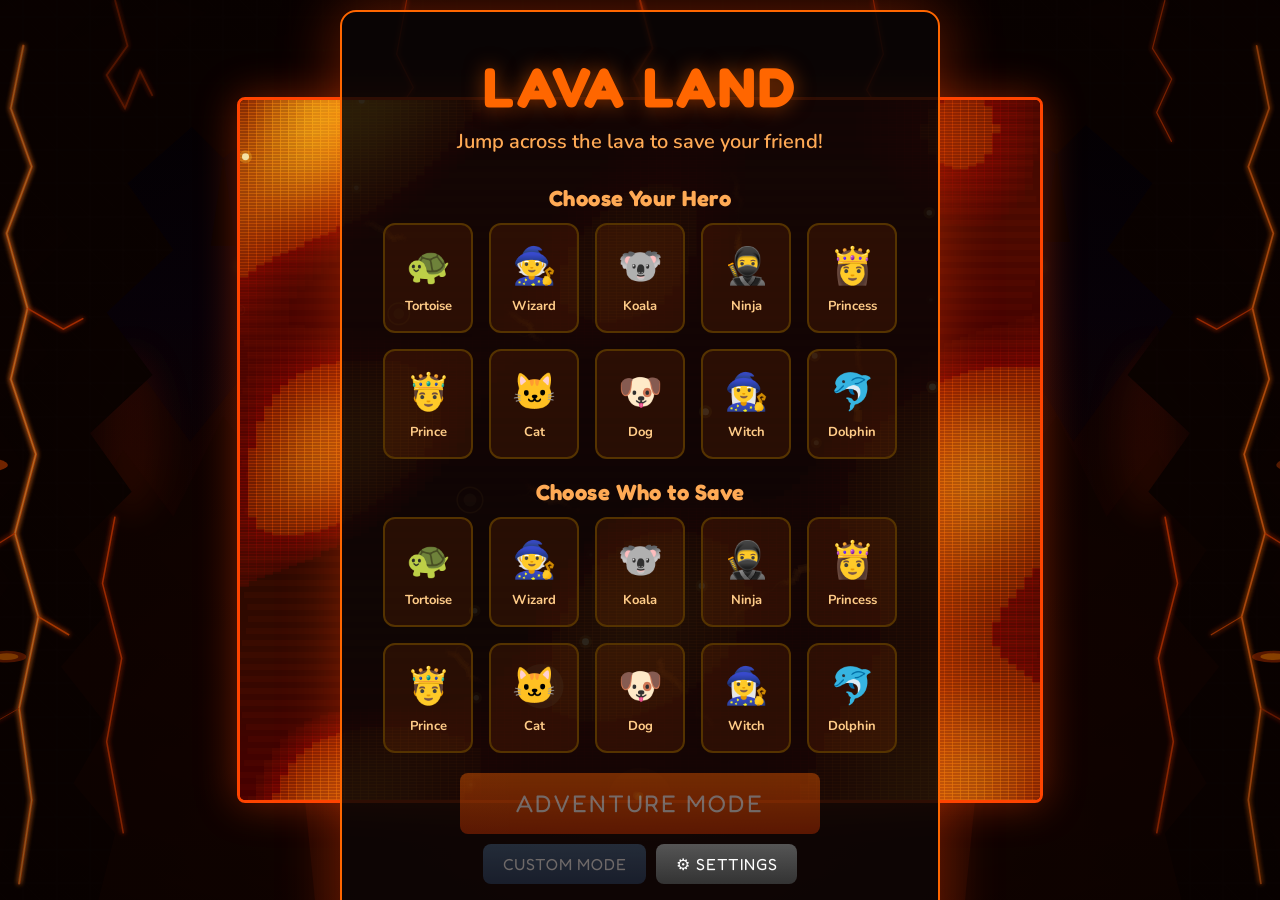
==== commit 6c40ef7a: "refactor: extract helpers, DRY path gen, simplify swipe/FPS/settings (#1-8) Co-authored-by: Copilot " ====
--- a/index.html
+++ b/index.html
@@ -12,8 +12,8 @@
   <link rel="preconnect" href="https://fonts.googleapis.com">
   <link rel="preconnect" href="https://fonts.gstatic.com" crossorigin>
   <link href="https://fonts.googleapis.com/css2?family=Fredoka+One&family=Nunito:wght@400;600;700;800&display=swap" rel="stylesheet">
-  <link rel="stylesheet" href="css/theme.css?v=1.12.2">
-  <link rel="stylesheet" href="css/style.css?v=1.12.2">
+  <link rel="stylesheet" href="css/theme.css?v=1.12.3">
+  <link rel="stylesheet" href="css/style.css?v=1.12.3">
 </head>
 <body>
   <div class="game-area">
@@ -200,25 +200,25 @@
   <div id="transition-overlay"></div>
 
 
-  <script src="js/config.js?v=1.12.2"></script>
-  <script src="js/i18n.js?v=1.12.2"></script>
-  <script src="js/state.js?v=1.12.2"></script>
-  <script src="js/timers.js?v=1.12.2"></script>
-  <script src="js/audio.js?v=1.12.2"></script>
-  <script src="js/soundtracks.js?v=1.12.2"></script>
-  <script src="js/pathgen.js?v=1.12.2"></script>
-  <script src="js/platforms.js?v=1.12.2"></script>
-  <script src="js/player.js?v=1.12.2"></script>
-  <script src="js/drawing.js?v=1.12.2"></script>
-  <script src="js/hud.js?v=1.12.2"></script>
-  <script src="js/effects.js?v=1.12.2"></script>
-  <script src="js/scenes.js?v=1.12.2"></script>
-  <script src="js/scoring.js?v=1.12.2"></script>
-  <script src="js/logic.js?v=1.12.2"></script>
-  <script src="js/input.js?v=1.12.2"></script>
-  <script src="js/loop.js?v=1.12.2"></script>
-  <script src="js/menu.js?v=1.12.2"></script>
-  <script src="js/init.js?v=1.12.2"></script>
+  <script src="js/config.js?v=1.12.3"></script>
+  <script src="js/i18n.js?v=1.12.3"></script>
+  <script src="js/state.js?v=1.12.3"></script>
+  <script src="js/timers.js?v=1.12.3"></script>
+  <script src="js/audio.js?v=1.12.3"></script>
+  <script src="js/soundtracks.js?v=1.12.3"></script>
+  <script src="js/pathgen.js?v=1.12.3"></script>
+  <script src="js/platforms.js?v=1.12.3"></script>
+  <script src="js/player.js?v=1.12.3"></script>
+  <script src="js/drawing.js?v=1.12.3"></script>
+  <script src="js/hud.js?v=1.12.3"></script>
+  <script src="js/effects.js?v=1.12.3"></script>
+  <script src="js/scenes.js?v=1.12.3"></script>
+  <script src="js/scoring.js?v=1.12.3"></script>
+  <script src="js/logic.js?v=1.12.3"></script>
+  <script src="js/input.js?v=1.12.3"></script>
+  <script src="js/loop.js?v=1.12.3"></script>
+  <script src="js/menu.js?v=1.12.3"></script>
+  <script src="js/init.js?v=1.12.3"></script>
   <script>
     if ('serviceWorker' in navigator) {
       navigator.serviceWorker.register('sw.js').catch(function() {});
